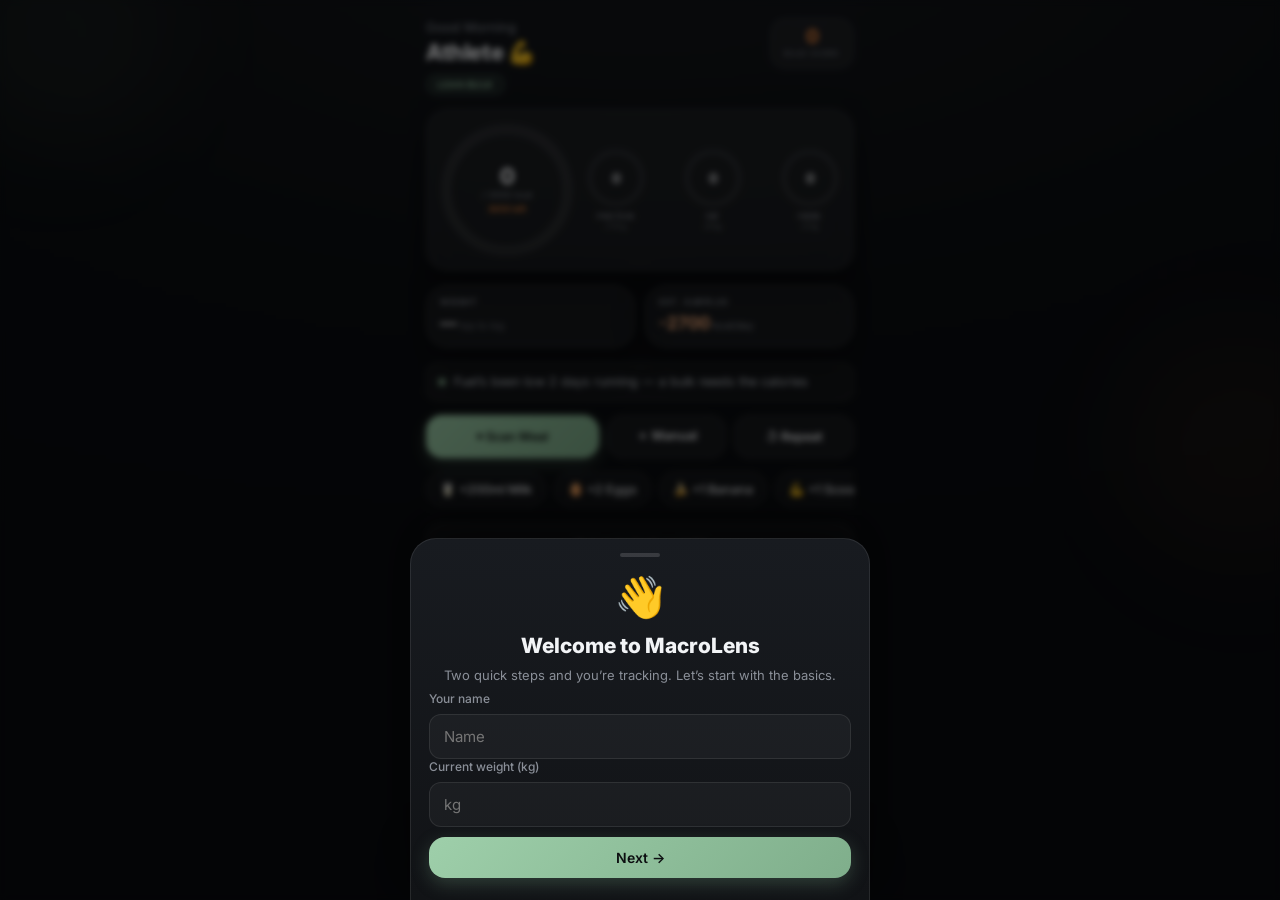
==== index.html @ d9d7831f "Build MacroLens v1 — full Energy Glass PWA Vanilla-JS PWA, no build step. Implements the approved sp" ====
<!DOCTYPE html>
<html lang="en">
<head>
  <meta charset="UTF-8">
  <meta name="viewport" content="width=device-width, initial-scale=1.0, viewport-fit=cover, maximum-scale=1.0, user-scalable=no">
  <meta name="theme-color" content="#0c0e11">
  <meta name="apple-mobile-web-app-capable" content="yes">
  <meta name="apple-mobile-web-app-status-bar-style" content="black-translucent">
  <meta name="mobile-web-app-capable" content="yes">
  <title>MacroLens</title>
  <link rel="manifest" href="./manifest.webmanifest">
  <link rel="icon" href="./icons/icon.svg" type="image/svg+xml">
  <link rel="apple-touch-icon" href="./icons/icon-192.png">
  <link rel="preconnect" href="https://fonts.googleapis.com">
  <link rel="preconnect" href="https://fonts.gstatic.com" crossorigin>
  <link href="https://fonts.googleapis.com/css2?family=Inter:wght@400;500;600;700;800&display=swap" rel="stylesheet">
  <link rel="stylesheet" href="./css/base.css">
  <link rel="stylesheet" href="./css/components.css">
  <link rel="stylesheet" href="./css/screens.css">
</head>
<body>
  <div class="ambient ambient-green"></div>
  <div class="ambient ambient-orange"></div>

  <main id="app" class="app-scroll"><!-- screens render here --></main>

  <nav class="tabbar">
    <button class="tab active" data-tab="home"><span class="tab-ico">⌂</span><span class="tab-lbl">Home</span></button>
    <button class="tab" data-tab="history"><span class="tab-ico">🗓</span><span class="tab-lbl">History</span></button>
    <button id="fab" class="fab" aria-label="Scan meal">⌖</button>
    <button class="tab" data-tab="analytics"><span class="tab-ico">📈</span><span class="tab-lbl">Analytics</span></button>
    <button class="tab" data-tab="profile"><span class="tab-ico">👤</span><span class="tab-lbl">Profile</span></button>
  </nav>

  <div id="sheet-root"></div>
  <div id="scan-root"></div>
  <div id="toast-root"></div>

  <script type="module" src="./js/app.js"></script>
</body>
</html>
---- css/base.css ----
/* base.css — tokens, reset, typography, app shell, tab bar, FAB. */

:root {
  --bg: #0c0e11;
  --bg-2: #15181d;
  --surface: rgba(255, 255, 255, .05);
  --surface-2: rgba(255, 255, 255, .035);
  --border: rgba(255, 255, 255, .09);
  --border-strong: rgba(255, 255, 255, .14);
  --text: #f2f4f6;
  --text-dim: #8a8f98;
  --text-faint: #6a6f78;
  --orange: #e8833a;
  --orange-l: #ffb27d;
  --green: #7fae8b;
  --green-l: #9ecfaa;
  --teal: #8fbfae;
  --neutral: #c9cdd4;
  --danger: #d9694e;
  --r-lg: 22px;
  --r-md: 16px;
  --r-sm: 13px;
  --shadow: 0 12px 32px rgba(0, 0, 0, .38);
  --tab-h: 74px;
  --maxw: 460px;
}

* { margin: 0; padding: 0; box-sizing: border-box; -webkit-tap-highlight-color: transparent; }

html, body {
  height: 100%;
  background: var(--bg);
  color: var(--text);
  font-family: 'Inter', system-ui, -apple-system, sans-serif;
  font-size: 15px;
  line-height: 1.4;
  overscroll-behavior-y: none;
}

body {
  background:
    radial-gradient(120% 80% at 50% -10%, #15181d 0%, #0c0e11 55%, #0a0c0f 100%);
  background-attachment: fixed;
}

button, input, select, textarea { font-family: inherit; color: inherit; }
button { cursor: pointer; border: none; background: none; }
input, select, textarea { outline: none; }
a { color: var(--green-l); text-decoration: none; }
::selection { background: rgba(127, 174, 139, .3); }

/* ambient glows */
.ambient { position: fixed; border-radius: 50%; filter: blur(40px); pointer-events: none; z-index: 0; }
.ambient-green { top: -120px; left: -100px; width: 320px; height: 320px; background: radial-gradient(circle, rgba(127, 174, 139, .10), transparent 70%); }
.ambient-orange { top: 30%; right: -140px; width: 360px; height: 360px; background: radial-gradient(circle, rgba(232, 131, 58, .07), transparent 70%); }

/* app scroll area */
.app-scroll {
  position: relative;
  z-index: 1;
  max-width: var(--maxw);
  margin: 0 auto;
  min-height: 100%;
  padding: max(18px, env(safe-area-inset-top)) 16px calc(var(--tab-h) + env(safe-area-inset-bottom) + 24px);
  overflow-y: auto;
  -webkit-overflow-scrolling: touch;
}
.app-scroll.fading > * { opacity: 0; transform: translateY(6px); }
.app-scroll > * { transition: opacity .26s ease, transform .26s ease; }

.screen { display: flex; flex-direction: column; gap: 14px; animation: screen-in .3s ease; }
@keyframes screen-in { from { opacity: 0; transform: translateY(8px); } to { opacity: 1; transform: none; } }

.page-title { font-size: 26px; font-weight: 800; letter-spacing: -.5px; margin: 2px 0 4px; }
.section-label { font-size: 10.5px; letter-spacing: 1px; color: var(--text-dim); font-weight: 600; margin: 6px 2px 0; }

/* shared card / glass surface */
.card {
  background: var(--surface);
  -webkit-backdrop-filter: blur(12px);
  backdrop-filter: blur(12px);
  border: 1px solid var(--border);
  border-radius: var(--r-lg);
  padding: 14px;
  box-shadow: var(--shadow);
}

/* ---- bottom tab bar ---- */
.tabbar {
  position: fixed;
  left: 50%;
  transform: translateX(-50%);
  bottom: max(12px, env(safe-area-inset-bottom));
  width: min(calc(100% - 24px), calc(var(--maxw) - 24px));
  height: 60px;
  z-index: 40;
  display: flex;
  align-items: center;
  justify-content: space-around;
  background: rgba(20, 23, 28, .72);
  -webkit-backdrop-filter: blur(18px) saturate(140%);
  backdrop-filter: blur(18px) saturate(140%);
  border: 1px solid var(--border);
  border-radius: 22px;
  box-shadow: 0 14px 40px rgba(0, 0, 0, .5);
}
.tab {
  flex: 1;
  display: flex;
  flex-direction: column;
  align-items: center;
  gap: 2px;
  color: var(--text-faint);
  transition: color .2s ease, transform .15s ease;
}
.tab .tab-ico { font-size: 18px; line-height: 1; filter: grayscale(.4); }
.tab .tab-lbl { font-size: 9.5px; font-weight: 600; }
.tab.active { color: var(--green-l); }
.tab.active .tab-ico { filter: none; transform: translateY(-1px); }
.tab:active { transform: scale(.92); }

.fab {
  width: 58px; height: 58px;
  margin-top: -30px;
  border-radius: 50%;
  background: linear-gradient(135deg, #ff9248, var(--orange));
  color: #16110c;
  font-size: 24px;
  display: flex; align-items: center; justify-content: center;
  box-shadow: 0 10px 26px rgba(232, 131, 58, .45);
  border: 3px solid var(--bg);
  transition: transform .15s ease, box-shadow .2s ease;
}
.fab:active { transform: scale(.9); box-shadow: 0 6px 16px rgba(232, 131, 58, .5); }

.empty, .empty-sm {
  text-align: center; color: var(--text-dim);
  padding: 26px 16px; font-size: 13px; line-height: 1.6;
}
.empty-sm { padding: 14px; font-size: 12.5px; }
.empty span { color: var(--text-faint); font-size: 12px; }
.hint { font-size: 11.5px; color: var(--text-faint); line-height: 1.5; margin-top: 6px; }
---- css/components.css ----
/* components.css — rings, bars, buttons, sheets, toasts, confetti, form bits. */

/* ---- rings ---- */
.ring { position: relative; display: inline-flex; align-items: center; justify-content: center; }
.ring-svg { display: block; }
.ring-arc { transition: stroke-dashoffset 1s cubic-bezier(.22, 1, .36, 1); }
.ring-center { position: absolute; inset: 0; display: flex; flex-direction: column; align-items: center; justify-content: center; text-align: center; }
.ring-big { font-size: 22px; font-weight: 800; letter-spacing: -.6px; line-height: 1; }
.ring-small { font-size: 9px; color: var(--text-dim); margin-top: 2px; }
.ring-tiny { font-size: 8.5px; margin-top: 2px; font-weight: 600; }

/* satellite rings use smaller numerals */
.sat .ring-big { font-size: 13px; font-weight: 700; }

/* ---- bars ---- */
.bar-row { margin-top: 8px; }
.bar-head { display: flex; justify-content: space-between; font-size: 11px; margin-bottom: 4px; }
.bar-label { color: var(--text-dim); }
.bar-val { color: var(--text); font-weight: 600; }
.bar-track { height: 6px; background: rgba(255, 255, 255, .07); border-radius: 4px; overflow: hidden; }
.bar-fill { height: 100%; border-radius: 4px; width: 0; transition: width .9s cubic-bezier(.22, 1, .36, 1); }

/* ---- buttons ---- */
.btn-primary, .btn-ghost, .btn-danger {
  border-radius: var(--r-md);
  padding: 12px 16px;
  font-size: 14px;
  font-weight: 600;
  transition: transform .12s ease, filter .15s ease, background .15s ease;
}
.btn-primary { background: linear-gradient(135deg, var(--green-l), var(--green)); color: #0c0e10; box-shadow: 0 6px 18px rgba(127, 174, 139, .28); }
.btn-ghost { background: var(--surface); border: 1px solid var(--border); color: var(--text); }
.btn-danger { background: rgba(217, 105, 78, .14); border: 1px solid rgba(217, 105, 78, .4); color: #ffb9a8; }
.btn-primary:active, .btn-ghost:active, .btn-danger:active { transform: scale(.97); }
.full { width: 100%; display: block; margin-top: 10px; }
.btn-mini { background: var(--surface); border: 1px solid var(--border); border-radius: 10px; padding: 8px 10px; font-size: 13px; }
.btn-pair { display: flex; gap: 10px; margin-top: 12px; }
.btn-pair .btn-ghost, .btn-pair .btn-primary { flex: 1; margin-top: 0; }

/* ---- bottom sheet ---- */
.sheet-backdrop {
  position: fixed; inset: 0; z-index: 60;
  background: rgba(0, 0, 0, .55);
  -webkit-backdrop-filter: blur(3px); backdrop-filter: blur(3px);
  display: flex; align-items: flex-end; justify-content: center;
  opacity: 0; transition: opacity .24s ease;
}
.sheet-backdrop.open { opacity: 1; }
.sheet {
  width: 100%; max-width: var(--maxw);
  max-height: 88vh; overflow-y: auto;
  background: linear-gradient(180deg, #181b20, #111316);
  border: 1px solid var(--border); border-bottom: none;
  border-radius: 26px 26px 0 0;
  padding: 10px 18px calc(22px + env(safe-area-inset-bottom));
  transform: translateY(100%); transition: transform .28s cubic-bezier(.22, 1, .36, 1);
  box-shadow: 0 -18px 50px rgba(0, 0, 0, .5);
}
.sheet-backdrop.open .sheet { transform: translateY(0); }
.sheet-handle { width: 40px; height: 4px; background: var(--border-strong); border-radius: 3px; margin: 4px auto 12px; }
.sheet-title { font-size: 17px; font-weight: 700; margin-bottom: 12px; }
.sheet-body { display: flex; flex-direction: column; gap: 12px; }

/* ---- toast ---- */
#toast-root { position: fixed; left: 0; right: 0; bottom: calc(var(--tab-h) + 20px); z-index: 80; display: flex; flex-direction: column; align-items: center; gap: 8px; pointer-events: none; }
.toast {
  pointer-events: auto;
  display: flex; align-items: center; gap: 12px;
  max-width: calc(var(--maxw) - 40px);
  background: rgba(30, 34, 40, .96);
  -webkit-backdrop-filter: blur(12px); backdrop-filter: blur(12px);
  border: 1px solid var(--border-strong);
  border-radius: 14px; padding: 11px 16px;
  font-size: 13px; font-weight: 500;
  box-shadow: 0 10px 30px rgba(0, 0, 0, .5);
  opacity: 0; transform: translateY(14px) scale(.98); transition: opacity .24s ease, transform .24s ease;
}
.toast.show { opacity: 1; transform: none; }
.toast-action { color: var(--green-l); font-weight: 700; font-size: 13px; padding: 2px 4px; }

/* ---- confetti ---- */
.confetti { position: fixed; inset: 0; z-index: 90; pointer-events: none; overflow: hidden; }
.confetti i { position: absolute; top: -12px; width: 9px; height: 14px; border-radius: 2px; animation: fall linear forwards; }
@keyframes fall { to { transform: translateY(105vh) rotate(540deg); opacity: .9; } }

/* ---- steppers ---- */
.stepper { display: flex; align-items: center; gap: 8px; justify-content: center; }
.step-btn { background: var(--surface); border: 1px solid var(--border); border-radius: 12px; padding: 10px 12px; font-size: 14px; font-weight: 700; min-width: 52px; transition: transform .1s ease; }
.step-btn:active { transform: scale(.93); background: rgba(255, 255, 255, .1); }
.step-val { font-size: 16px; font-weight: 700; min-width: 70px; text-align: center; }
.grams-big { font-size: 30px; font-weight: 800; text-align: center; letter-spacing: -1px; }

/* ---- form fields ---- */
.field { display: flex; flex-direction: column; gap: 6px; }
.field label { font-size: 12px; color: var(--text-dim); font-weight: 500; }
.row-field { flex-direction: row; align-items: center; justify-content: space-between; }
.search-input, .num-input, .type-sel, .weight-input {
  background: var(--surface-2); border: 1px solid var(--border);
  border-radius: 12px; padding: 12px 14px; font-size: 15px; color: var(--text); width: 100%;
  transition: border-color .15s ease;
}
.search-input:focus, .num-input:focus, .type-sel:focus { border-color: rgba(127, 174, 139, .5); }
.num-wrap { display: flex; align-items: center; gap: 6px; }
.row-field .num-wrap { width: auto; }
.row-field .num-input { width: 96px; text-align: right; }
.num-suffix { font-size: 12px; color: var(--text-dim); }
.type-sel { -webkit-appearance: none; appearance: none; background-image: linear-gradient(45deg, transparent 50%, var(--text-dim) 50%), linear-gradient(135deg, var(--text-dim) 50%, transparent 50%); background-position: calc(100% - 18px) 18px, calc(100% - 13px) 18px; background-size: 5px 5px; background-repeat: no-repeat; }
.macro-grid { display: grid; grid-template-columns: 1fr 1fr; gap: 10px; }
.macro-grid .field:first-child { grid-column: 1 / -1; }
.form-actions { display: flex; gap: 10px; margin-top: 6px; flex-wrap: wrap; }
.form-actions .btn-primary { flex: 1; margin-top: 0; }
.form-actions .btn-ghost, .form-actions .btn-danger { margin-top: 0; }

/* macro preview pills */
.macro-preview { display: flex; gap: 8px; justify-content: space-between; background: var(--surface-2); border: 1px solid var(--border); border-radius: 14px; padding: 12px 8px; }
.mp { text-align: center; flex: 1; }
.mp-v { font-size: 15px; font-weight: 700; }
.mp-l { font-size: 9px; color: var(--text-dim); text-transform: uppercase; letter-spacing: .5px; margin-top: 2px; }

/* food list */
.food-item { display: flex; align-items: center; gap: 12px; padding: 12px; background: var(--surface-2); border: 1px solid var(--border); border-radius: 14px; transition: background .12s ease; }
.food-item:active { background: rgba(255, 255, 255, .08); }
.fi-emoji { font-size: 20px; }
.fi-emoji.big { font-size: 30px; }
.fi-name { flex: 1; font-size: 14px; font-weight: 600; }
.fi-cal { font-size: 11px; color: var(--text-dim); }
.fi-plus { font-size: 18px; color: var(--green-l); }
.food-results { display: flex; flex-direction: column; gap: 8px; }
.tmpl-chips, .usuals { display: flex; flex-wrap: wrap; gap: 8px; }
.tmpl { background: var(--surface); border: 1px solid var(--border); border-radius: 20px; padding: 8px 13px; font-size: 12.5px; font-weight: 500; }
.tmpl:active { background: rgba(255, 255, 255, .1); }
.usual { background: var(--surface); border: 1px solid var(--border); border-radius: 14px; padding: 9px 12px; text-align: left; }
.u-name { font-size: 13px; font-weight: 600; }
.u-cal { font-size: 10.5px; color: var(--text-dim); }

.portion-head { display: flex; align-items: center; gap: 12px; }
.portion-head h3 { font-size: 18px; font-weight: 700; }
.unit-row { display: flex; flex-wrap: wrap; gap: 8px; justify-content: center; }
.unit { background: var(--surface); border: 1px solid var(--border); border-radius: 20px; padding: 8px 14px; font-size: 13px; font-weight: 500; }
.unit.active { background: rgba(127, 174, 139, .18); border-color: rgba(127, 174, 139, .5); color: var(--green-l); }
---- css/screens.css ----
/* screens.css — per-screen layout. */

/* ============ HOME ============ */
.home-head { display: flex; justify-content: space-between; align-items: flex-start; }
.greeting { font-size: 13px; color: var(--text-dim); }
.name { font-size: 22px; font-weight: 800; letter-spacing: -.4px; margin-top: 1px; }
.goal-pill { display: inline-block; margin-top: 6px; font-size: 9.5px; font-weight: 600; letter-spacing: .5px; color: var(--green-l); background: rgba(127, 174, 139, .12); border: 1px solid rgba(127, 174, 139, .25); border-radius: 11px; padding: 3px 10px; }
.score-chip { text-align: center; background: var(--surface); -webkit-backdrop-filter: blur(10px); backdrop-filter: blur(10px); border: 1px solid var(--border); border-radius: 15px; padding: 8px 13px; transition: transform .12s ease; }
.score-chip:active { transform: scale(.95); }
.score-num { font-size: 19px; font-weight: 800; color: var(--orange); line-height: 1; }
.score-cap { font-size: 7.5px; color: var(--text-dim); letter-spacing: .8px; margin-top: 3px; }

.rings-card { display: flex; align-items: center; gap: 14px; }
.satellites { flex: 1; display: flex; justify-content: space-between; }
.sat { display: flex; flex-direction: column; align-items: center; gap: 5px; }
.sat-label { font-size: 7.5px; color: var(--text-dim); letter-spacing: .5px; text-align: center; line-height: 1.25; font-weight: 600; }
.sat-label span { color: var(--text-faint); font-weight: 400; }

.strip-row { display: flex; gap: 10px; }
.mini { flex: 1; padding: 11px 13px; }
.mini-label { font-size: 8.5px; color: var(--text-dim); letter-spacing: .6px; font-weight: 600; }
.mini-val { font-size: 17px; font-weight: 700; margin-top: 3px; }
.mini-delta { font-size: 11px; font-weight: 600; }
.mini-unit { font-size: 10px; color: var(--text-dim); font-weight: 400; }
.mini-hint { font-size: 10px; color: var(--text-faint); font-weight: 400; }

.coaching { background: linear-gradient(90deg, rgba(232, 131, 58, .14), rgba(232, 131, 58, .04)); border: 1px solid rgba(232, 131, 58, .22); }
.coach-title { font-size: 13px; font-weight: 600; color: var(--orange-l); }
.coach-sub { font-size: 11.5px; color: #9ba0a8; margin-top: 3px; }

.notes { display: flex; flex-direction: column; gap: 8px; }
.note { display: flex; align-items: center; gap: 9px; font-size: 12.5px; color: #c5cad1; background: var(--surface-2); border: 1px solid var(--border); border-radius: 13px; padding: 10px 12px; }
.note-dot { width: 6px; height: 6px; border-radius: 50%; background: var(--green-l); flex-shrink: 0; box-shadow: 0 0 8px rgba(158, 207, 170, .6); }

.quick-actions { display: flex; gap: 8px; }
.qa { flex: 1; background: var(--surface); border: 1px solid var(--border); border-radius: var(--r-md); padding: 12px 6px; font-size: 12.5px; font-weight: 600; transition: transform .12s ease; }
.qa:active { transform: scale(.96); }
.qa.primary { flex: 1.5; background: linear-gradient(135deg, var(--green-l), var(--green)); color: #0c0e10; box-shadow: 0 6px 16px rgba(127, 174, 139, .28); }

.chips { display: flex; gap: 8px; overflow-x: auto; padding-bottom: 2px; scrollbar-width: none; }
.chips::-webkit-scrollbar { display: none; }
.chip { white-space: nowrap; background: var(--surface-2); border: 1px solid var(--border); border-radius: 20px; padding: 9px 13px; font-size: 12.5px; font-weight: 500; transition: transform .1s ease; }
.chip:active { transform: scale(.94); background: rgba(127, 174, 139, .15); }

.weight-nudge { width: 100%; text-align: center; background: var(--surface-2); border: 1px dashed var(--border-strong); border-radius: var(--r-md); padding: 12px; font-size: 13px; color: var(--text-dim); }

.timeline { display: flex; flex-direction: column; gap: 8px; }
.tl-group-label { font-size: 11px; color: var(--text-dim); font-weight: 600; margin-top: 6px; }
.tl-row { display: flex; align-items: center; gap: 11px; background: var(--surface-2); border: 1px solid var(--border); border-radius: var(--r-md); padding: 10px 12px; transition: background .12s ease; }
.tl-row:active { background: rgba(255, 255, 255, .07); }
.tl-icon { width: 30px; height: 30px; border-radius: 9px; background: rgba(255, 255, 255, .06); display: flex; align-items: center; justify-content: center; font-size: 15px; flex-shrink: 0; }
.tl-main { flex: 1; min-width: 0; }
.tl-name { font-size: 13.5px; font-weight: 600; display: flex; align-items: center; gap: 6px; }
.tl-badge { font-size: 8.5px; color: var(--text-dim); background: rgba(255, 255, 255, .06); border-radius: 6px; padding: 2px 6px; font-weight: 500; white-space: nowrap; }
.tl-time { font-size: 10.5px; color: var(--text-dim); margin-top: 1px; }
.tl-macros { text-align: right; }
.tl-kcal { font-size: 13px; font-weight: 700; }
.tl-prot { font-size: 10px; color: var(--green-l); }
.tl-empty { display: flex; align-items: center; gap: 11px; border: 1px dashed var(--border-strong); border-radius: var(--r-md); padding: 11px 12px; }
.tl-empty-text { flex: 1; font-size: 12.5px; color: var(--text-dim); }
.tl-plus { font-size: 17px; color: var(--green-l); }

/* ============ HISTORY ============ */
.history-list { display: flex; flex-direction: column; gap: 12px; }
.day-card { padding: 13px 14px; }
.day-head { display: flex; justify-content: space-between; align-items: center; }
.day-date { font-size: 15px; font-weight: 700; }
.day-score { font-size: 13px; font-weight: 800; color: var(--orange); background: rgba(232, 131, 58, .12); border: 1px solid rgba(232, 131, 58, .25); border-radius: 10px; padding: 3px 9px; }
.day-bars { margin-top: 4px; }
.day-card.open { border-color: var(--border-strong); }
.day-body:empty { display: none; }
.day-meals { display: flex; flex-direction: column; gap: 7px; margin-top: 11px; padding-top: 11px; border-top: 1px solid var(--border); }
.hist-row { display: flex; justify-content: space-between; align-items: center; gap: 10px; padding: 6px 2px; }
.hist-name { font-size: 13px; font-weight: 500; display: flex; align-items: center; gap: 6px; }
.hist-macros { font-size: 11.5px; color: var(--text-dim); white-space: nowrap; }

/* ============ ANALYTICS ============ */
.an-head { display: flex; justify-content: space-between; align-items: center; }
.range-switch { display: flex; gap: 4px; background: var(--surface-2); border: 1px solid var(--border); border-radius: 12px; padding: 3px; }
.range-btn { padding: 6px 12px; font-size: 12px; font-weight: 600; border-radius: 9px; color: var(--text-dim); }
.range-btn.active { background: rgba(127, 174, 139, .18); color: var(--green-l); }

.gains-grid, .avg-grid { display: grid; grid-template-columns: 1fr 1fr; gap: 10px; }
.stat { padding: 13px; }
.stat-label { font-size: 10.5px; color: var(--text-dim); font-weight: 600; }
.stat-val { font-size: 23px; font-weight: 800; letter-spacing: -.5px; margin-top: 4px; }
.stat-sub { font-size: 10px; color: var(--text-faint); margin-top: 2px; }

.mass-meter .mm-head { display: flex; justify-content: space-between; align-items: baseline; }
.mass-meter .mm-head span { font-size: 14px; font-weight: 700; }
.mm-val { font-size: 18px; font-weight: 800; }
.mm-sub { font-size: 10.5px; color: var(--text-faint); margin-top: 8px; }
.gauge { margin-top: 12px; }
.gauge-track { position: relative; height: 10px; background: rgba(255, 255, 255, .07); border-radius: 6px; overflow: hidden; }
.gauge-fill { position: absolute; left: 0; top: 0; height: 100%; border-radius: 6px; transition: width .9s cubic-bezier(.22,1,.36,1); }
.gauge-zero { position: absolute; top: -2px; width: 2px; height: 14px; background: var(--border-strong); z-index: 2; }

.chart-title { font-size: 13px; font-weight: 700; margin-bottom: 10px; }
.chart { width: 100%; }
.consistency { display: flex; align-items: baseline; gap: 12px; }
.cons-num { font-size: 34px; font-weight: 800; color: var(--green-l); letter-spacing: -1px; }
.cons-sub { font-size: 12px; color: var(--text-dim); }

.legend { display: flex; gap: 16px; justify-content: center; margin-top: 8px; }
.leg { display: flex; align-items: center; gap: 6px; font-size: 11px; color: var(--text-dim); }
.leg-dot { width: 9px; height: 9px; border-radius: 3px; }

.donut-wrap { display: flex; align-items: center; gap: 20px; }
.donut { width: 110px; height: 110px; border-radius: 50%; position: relative; flex-shrink: 0; }
.donut-hole { position: absolute; inset: 24px; background: #14171b; border-radius: 50%; }
.donut-legend { display: flex; flex-direction: column; gap: 8px; }

.heatmap { display: grid; grid-template-columns: 28px repeat(8, 1fr); gap: 3px; align-items: center; }
.hm-corner { } .hm-col { font-size: 8px; color: var(--text-faint); text-align: center; }
.hm-row { font-size: 9px; color: var(--text-dim); }
.hm-cell { aspect-ratio: 1; border-radius: 4px; }
.hm-note { font-size: 10.5px; color: var(--text-faint); margin-top: 8px; text-align: center; }

.calendar { display: grid; grid-template-columns: repeat(15, 1fr); gap: 4px; }
.cal-cell { aspect-ratio: 1; border-radius: 4px; }

.top-meals { display: flex; flex-direction: column; gap: 8px; }
.top-row { display: flex; justify-content: space-between; font-size: 13px; padding: 6px 2px; border-bottom: 1px solid var(--border); }
.top-row:last-child { border-bottom: none; }
.top-name { font-weight: 500; }
.top-count { color: var(--green-l); font-weight: 700; }

/* ============ PROFILE ============ */
.settings-card { display: flex; flex-direction: column; gap: 12px; }
.key-row { display: flex; gap: 8px; }
.key-row .search-input { flex: 1; }
.key-actions { display: flex; gap: 10px; }
.key-actions .btn-primary { flex: 1; margin: 0; padding: 10px; }
.key-actions .btn-ghost { margin: 0; padding: 10px 14px; display: flex; align-items: center; }
.key-status { font-size: 12px; min-height: 16px; color: var(--text-dim); }
.key-status.ok { color: var(--green-l); }
.key-status.bad { color: #ffb9a8; }
.calc-result { text-align: center; }
.calc-out { font-size: 13px; color: var(--green-l); line-height: 1.7; margin-top: 8px; }
.app-footer { text-align: center; font-size: 11px; color: var(--text-faint); padding: 16px 0 4px; }

/* ============ ONBOARDING ============ */
.ob-emoji { font-size: 40px; text-align: center; }
.sheet h2 { font-size: 21px; font-weight: 800; text-align: center; margin-top: 6px; }
.ob-sub { font-size: 13px; color: var(--text-dim); text-align: center; line-height: 1.5; margin: 6px 0 6px; }
.ob-link { display: block; text-align: center; font-size: 13px; margin-top: -4px; }

/* ============ SCAN OVERLAY ============ */
.scan-overlay { position: fixed; inset: 0; z-index: 70; background: #060708; display: flex; flex-direction: column; opacity: 0; transition: opacity .24s ease; }
.scan-overlay.open { opacity: 1; }
.scan-top { display: flex; align-items: center; justify-content: space-between; padding: max(14px, env(safe-area-inset-top)) 16px 12px; }
.scan-close { width: 34px; height: 34px; border-radius: 50%; background: rgba(255, 255, 255, .1); color: #fff; font-size: 16px; }
.scan-title { font-size: 15px; font-weight: 600; }

.scan-stage { position: relative; flex: 1; overflow: hidden; }
.scan-video { width: 100%; height: 100%; object-fit: cover; }
.scan-frame { position: absolute; inset: 8% 8% 12%; border: 2px solid rgba(255, 255, 255, .35); border-radius: 24px; box-shadow: 0 0 0 100vmax rgba(0, 0, 0, .25); pointer-events: none; }
.scan-controls { padding: 18px 16px calc(26px + env(safe-area-inset-bottom)); display: flex; flex-direction: column; align-items: center; gap: 14px; }
.scan-hint { font-size: 12.5px; color: var(--text-dim); }
.shutter { width: 72px; height: 72px; border-radius: 50%; background: rgba(255, 255, 255, .12); border: 4px solid #fff; display: flex; align-items: center; justify-content: center; transition: transform .1s ease; }
.shutter span { width: 56px; height: 56px; border-radius: 50%; background: #fff; display: block; }
.shutter:active { transform: scale(.9); }
.scan-upload { font-size: 13px; color: var(--text-dim); padding: 6px; }

.scan-analyzing { position: relative; flex: 1; display: flex; align-items: center; justify-content: center; }
.scan-shot { width: 100%; height: 100%; object-fit: cover; opacity: .55; }
.shimmer { position: absolute; inset: 0; background: linear-gradient(110deg, transparent 30%, rgba(127, 174, 139, .18) 50%, transparent 70%); background-size: 220% 100%; animation: shimmer 1.3s linear infinite; }
@keyframes shimmer { to { background-position: -220% 0; } }
.analyzing-text { position: absolute; font-size: 15px; font-weight: 700; color: #fff; text-shadow: 0 2px 12px rgba(0,0,0,.6); letter-spacing: .3px; }

.scan-msg { padding: 30px 24px; text-align: center; display: flex; flex-direction: column; gap: 8px; height: 100%; justify-content: center; }
.scan-msg .msg-icon { font-size: 48px; }
.scan-msg h2 { font-size: 21px; font-weight: 800; }
.scan-msg p { font-size: 13.5px; color: var(--text-dim); line-height: 1.6; margin-bottom: 8px; }

.scan-result { display: flex; flex-direction: column; height: 100%; }
.result-scroll { flex: 1; overflow-y: auto; padding: 0 18px 16px; display: flex; flex-direction: column; gap: 12px; }
.result-shot { width: 100%; height: 180px; object-fit: cover; border-radius: 18px; }
.result-name { background: var(--surface-2); border: 1px solid var(--border); border-radius: 12px; padding: 12px 14px; font-size: 17px; font-weight: 700; width: 100%; }
.conf { align-self: flex-start; font-size: 11px; font-weight: 600; border-radius: 10px; padding: 4px 10px; }
.conf.high { color: var(--green-l); background: rgba(127, 174, 139, .14); border: 1px solid rgba(127, 174, 139, .3); }
.conf.med { color: var(--orange-l); background: rgba(232, 131, 58, .12); border: 1px solid rgba(232, 131, 58, .3); }
.conf.low { color: #d6a0a0; background: rgba(217, 105, 78, .12); border: 1px solid rgba(217, 105, 78, .3); }
.assumptions { font-size: 12px; color: var(--text-faint); font-style: italic; }
.mline { display: flex; justify-content: space-between; align-items: center; padding: 9px 12px; background: var(--surface-2); border: 1px solid var(--border); border-radius: 12px; }
.mline-l { font-size: 13px; color: var(--text-dim); }
.mline-v { font-size: 15px; font-weight: 700; }
.result-preview { display: flex; flex-direction: column; gap: 7px; }
.compare { display: flex; align-items: center; gap: 10px; background: rgba(127, 174, 139, .07); border: 1px solid rgba(127, 174, 139, .2); border-radius: 14px; padding: 12px; }
.cmp-col { flex: 1; text-align: center; }
.cmp-h { font-size: 10px; color: var(--text-dim); text-transform: uppercase; letter-spacing: .5px; }
.cmp-v { font-size: 15px; font-weight: 700; margin-top: 3px; }
.cmp-s { font-size: 10px; color: var(--text-faint); margin-top: 1px; }
.cmp-col.adj .cmp-v { color: var(--green-l); }
.cmp-arrow { color: var(--text-dim); font-size: 16px; }
.approx { font-size: 11.5px; color: var(--text-faint); text-align: center; font-style: italic; padding: 4px; }
.result-save { padding: 12px 18px calc(16px + env(safe-area-inset-bottom)); border-top: 1px solid var(--border); background: rgba(10, 12, 15, .8); -webkit-backdrop-filter: blur(10px); backdrop-filter: blur(10px); }
.result-save .btn-primary { margin: 0; }
.advanced:empty { display: none; }

/* weight sheet */
.weight-row { display: flex; align-items: baseline; gap: 8px; justify-content: center; }
.weight-input { font-size: 32px; font-weight: 800; text-align: center; width: 140px; }
.weight-unit { font-size: 18px; color: var(--text-dim); }
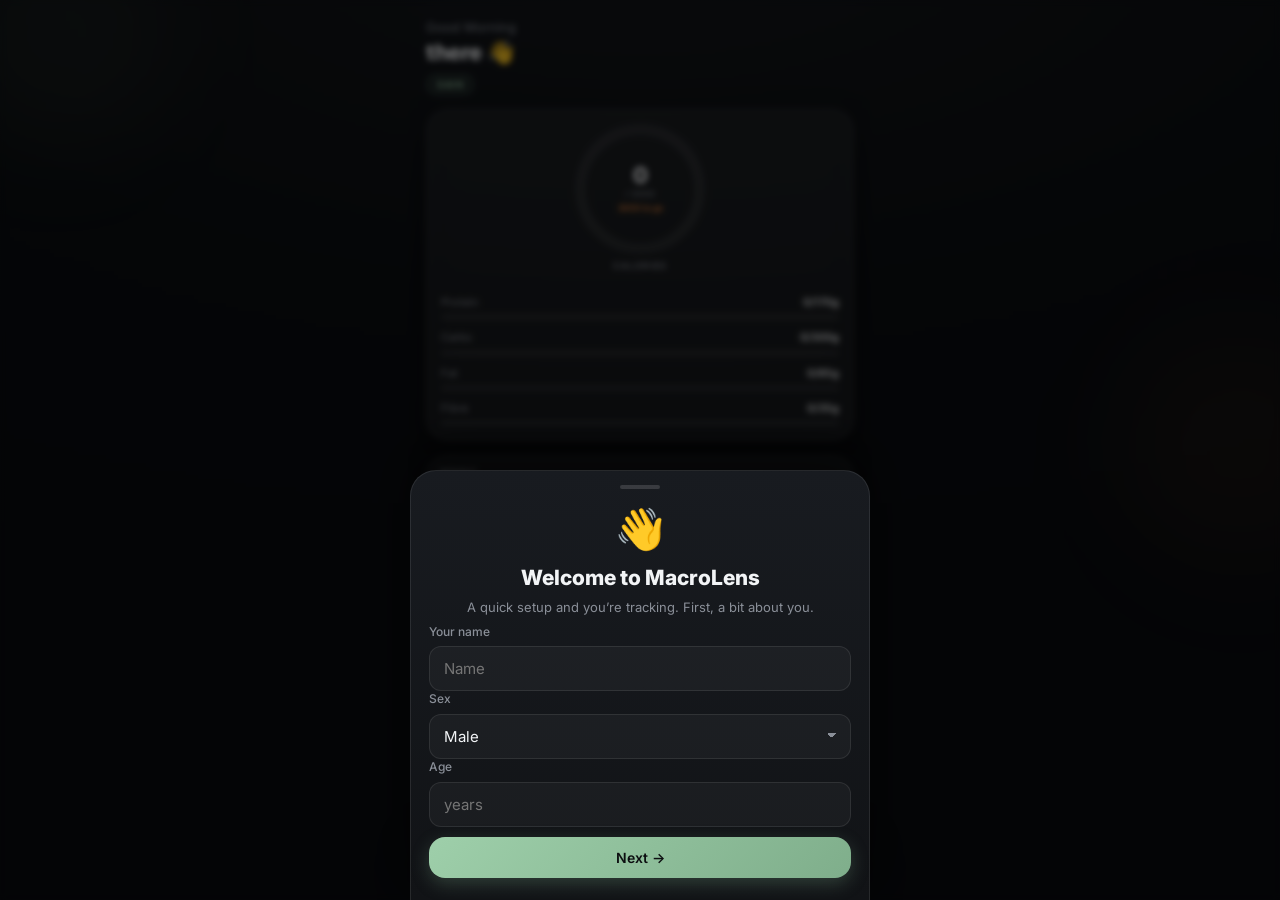
==== commit a6eda90f: "v2: multi-goal, simpler UX, 100+ foods with fuzzy search - Any goal: lose / maintain / gain with aut" ====
--- a/index.html
+++ b/index.html
@@ -28,7 +28,7 @@
     <button class="tab active" data-tab="home"><span class="tab-ico">⌂</span><span class="tab-lbl">Home</span></button>
     <button class="tab" data-tab="history"><span class="tab-ico">🗓</span><span class="tab-lbl">History</span></button>
     <button id="fab" class="fab" aria-label="Scan meal">⌖</button>
-    <button class="tab" data-tab="analytics"><span class="tab-ico">📈</span><span class="tab-lbl">Analytics</span></button>
+    <button class="tab" data-tab="analytics"><span class="tab-ico">📈</span><span class="tab-lbl">Stats</span></button>
     <button class="tab" data-tab="profile"><span class="tab-ico">👤</span><span class="tab-lbl">Profile</span></button>
   </nav>
 
--- a/css/screens.css
+++ b/css/screens.css
@@ -202,3 +202,28 @@
 .weight-row { display: flex; align-items: baseline; gap: 8px; justify-content: center; }
 .weight-input { font-size: 32px; font-weight: 800; text-align: center; width: 140px; }
 .weight-unit { font-size: 18px; color: var(--text-dim); }
+
+/* ============ v2: clean hero + goals + score ============ */
+.hero { display: flex; flex-direction: column; align-items: stretch; gap: 14px; }
+.hero-ring { display: flex; flex-direction: column; align-items: center; gap: 6px; }
+.hero-cap { font-size: 9px; letter-spacing: 1.2px; color: var(--text-dim); font-weight: 600; }
+.hero-bars { display: flex; flex-direction: column; gap: 2px; }
+
+.weight-tile { display: block; }
+
+.tl-group-label { display: flex; justify-content: space-between; align-items: center; }
+.tl-group-kcal { color: var(--text-faint); font-weight: 500; font-size: 10.5px; }
+
+/* goal selector (profile + onboarding) */
+.goal-select { display: flex; gap: 8px; }
+.goal-opt { flex: 1; display: flex; flex-direction: column; align-items: center; gap: 6px; padding: 14px 4px; background: var(--surface-2); border: 1px solid var(--border); border-radius: 16px; transition: transform .12s ease, background .15s ease; }
+.goal-opt:active { transform: scale(.96); }
+.goal-opt.active { background: rgba(127, 174, 139, .16); border-color: rgba(127, 174, 139, .5); }
+.goal-emoji { font-size: 22px; }
+.goal-name { font-size: 11px; font-weight: 600; text-align: center; color: var(--text); }
+
+/* daily score hero (Stats) */
+.score-hero { display: flex; align-items: center; gap: 18px; }
+.score-big { font-size: 46px; font-weight: 800; color: var(--orange); letter-spacing: -1.5px; line-height: 1; }
+.score-title { font-size: 15px; font-weight: 700; }
+.score-sub { font-size: 12.5px; color: var(--green-l); margin-top: 2px; }
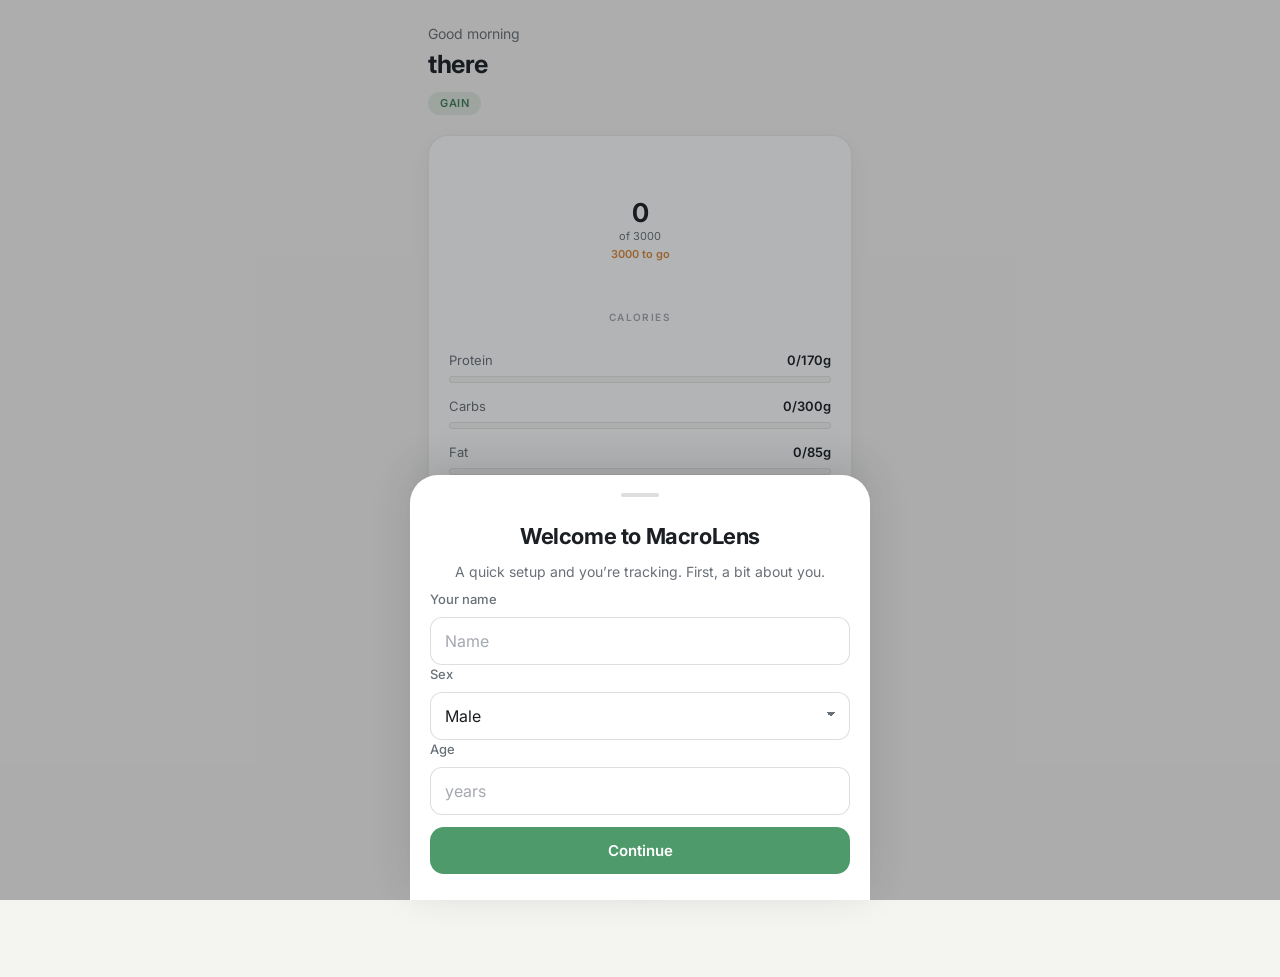
==== commit 11ce5ed6: "v3: light & airy redesign, local profiles/login, calmer home, any-section logging - Light theme: off" ====
--- a/index.html
+++ b/index.html
@@ -3,9 +3,9 @@
 <head>
   <meta charset="UTF-8">
   <meta name="viewport" content="width=device-width, initial-scale=1.0, viewport-fit=cover, maximum-scale=1.0, user-scalable=no">
-  <meta name="theme-color" content="#0c0e11">
+  <meta name="theme-color" content="#f4f4f1">
   <meta name="apple-mobile-web-app-capable" content="yes">
-  <meta name="apple-mobile-web-app-status-bar-style" content="black-translucent">
+  <meta name="apple-mobile-web-app-status-bar-style" content="default">
   <meta name="mobile-web-app-capable" content="yes">
   <title>MacroLens</title>
   <link rel="manifest" href="./manifest.webmanifest">
@@ -19,17 +19,28 @@
   <link rel="stylesheet" href="./css/screens.css">
 </head>
 <body>
-  <div class="ambient ambient-green"></div>
-  <div class="ambient ambient-orange"></div>
-
   <main id="app" class="app-scroll"><!-- screens render here --></main>
 
   <nav class="tabbar">
-    <button class="tab active" data-tab="home"><span class="tab-ico">⌂</span><span class="tab-lbl">Home</span></button>
-    <button class="tab" data-tab="history"><span class="tab-ico">🗓</span><span class="tab-lbl">History</span></button>
-    <button id="fab" class="fab" aria-label="Scan meal">⌖</button>
-    <button class="tab" data-tab="analytics"><span class="tab-ico">📈</span><span class="tab-lbl">Stats</span></button>
-    <button class="tab" data-tab="profile"><span class="tab-ico">👤</span><span class="tab-lbl">Profile</span></button>
+    <button class="tab active" data-tab="home" aria-label="Home">
+      <svg viewBox="0 0 24 24"><path d="M3 11l9-8 9 8"/><path d="M5 10v10h14V10"/></svg>
+      <span class="tab-lbl">Home</span>
+    </button>
+    <button class="tab" data-tab="history" aria-label="History">
+      <svg viewBox="0 0 24 24"><rect x="4" y="5" width="16" height="16" rx="2"/><path d="M4 9h16M9 3v4M15 3v4"/></svg>
+      <span class="tab-lbl">History</span>
+    </button>
+    <button id="fab" class="fab" aria-label="Scan meal">
+      <svg viewBox="0 0 24 24"><path d="M4 8V6a2 2 0 0 1 2-2h2M16 4h2a2 2 0 0 1 2 2v2M20 16v2a2 2 0 0 1-2 2h-2M8 20H6a2 2 0 0 1-2-2v-2"/><circle cx="12" cy="12" r="3.2"/></svg>
+    </button>
+    <button class="tab" data-tab="analytics" aria-label="Stats">
+      <svg viewBox="0 0 24 24"><path d="M5 20V10M12 20V4M19 20v-7"/></svg>
+      <span class="tab-lbl">Stats</span>
+    </button>
+    <button class="tab" data-tab="profile" aria-label="Profile">
+      <svg viewBox="0 0 24 24"><circle cx="12" cy="8" r="4"/><path d="M4 21c0-4 4-6 8-6s8 2 8 6"/></svg>
+      <span class="tab-lbl">Profile</span>
+    </button>
   </nav>
 
   <div id="sheet-root"></div>
--- a/css/base.css
+++ b/css/base.css
@@ -1,27 +1,32 @@
-/* base.css — tokens, reset, typography, app shell, tab bar, FAB. */
+/* base.css — light & airy theme: tokens, reset, typography, shell, tab bar, FAB. */
 
 :root {
-  --bg: #0c0e11;
-  --bg-2: #15181d;
-  --surface: rgba(255, 255, 255, .05);
-  --surface-2: rgba(255, 255, 255, .035);
-  --border: rgba(255, 255, 255, .09);
-  --border-strong: rgba(255, 255, 255, .14);
-  --text: #f2f4f6;
-  --text-dim: #8a8f98;
-  --text-faint: #6a6f78;
-  --orange: #e8833a;
-  --orange-l: #ffb27d;
-  --green: #7fae8b;
-  --green-l: #9ecfaa;
-  --teal: #8fbfae;
-  --neutral: #c9cdd4;
-  --danger: #d9694e;
-  --r-lg: 22px;
-  --r-md: 16px;
-  --r-sm: 13px;
-  --shadow: 0 12px 32px rgba(0, 0, 0, .38);
-  --tab-h: 74px;
+  color-scheme: light;
+  --bg: #f4f4f1;
+  --surface: #ffffff;
+  --surface-2: #f7f7f5;
+  --border: rgba(20, 22, 26, .08);
+  --border-strong: rgba(20, 22, 26, .14);
+  --text: #1b1e23;
+  --text-dim: #6a7078;
+  --text-faint: #a4a8af;
+
+  --accent: #4e9a6b;      /* calm green — primary actions, protein */
+  --accent-d: #3f7f57;
+  --accent-soft: rgba(78, 154, 107, .12);
+  --cal: #d8893c;         /* warm amber — calories */
+  --cal-soft: rgba(216, 137, 60, .12);
+  --carbs: #8b94a1;
+  --fat: #c39a63;
+  --fibre: #6fa394;
+  --danger: #c2553f;
+
+  --r-lg: 20px;
+  --r-md: 14px;
+  --r-sm: 11px;
+  --shadow: 0 1px 2px rgba(20, 22, 26, .05), 0 8px 24px rgba(20, 22, 26, .045);
+  --shadow-sm: 0 1px 2px rgba(20, 22, 26, .06);
+  --tab-h: 72px;
   --maxw: 460px;
 }
 
@@ -33,26 +38,20 @@
   color: var(--text);
   font-family: 'Inter', system-ui, -apple-system, sans-serif;
   font-size: 15px;
-  line-height: 1.4;
+  line-height: 1.45;
+  -webkit-font-smoothing: antialiased;
+  text-rendering: optimizeLegibility;
   overscroll-behavior-y: none;
 }
 
-body {
-  background:
-    radial-gradient(120% 80% at 50% -10%, #15181d 0%, #0c0e11 55%, #0a0c0f 100%);
-  background-attachment: fixed;
-}
-
-button, input, select, textarea { font-family: inherit; color: inherit; }
+button, input, select, textarea { font-family: inherit; color: inherit; font-size: 1rem; }
 button { cursor: pointer; border: none; background: none; }
 input, select, textarea { outline: none; }
-a { color: var(--green-l); text-decoration: none; }
-::selection { background: rgba(127, 174, 139, .3); }
+a { color: var(--accent-d); text-decoration: none; }
+::selection { background: var(--accent-soft); }
 
-/* ambient glows */
-.ambient { position: fixed; border-radius: 50%; filter: blur(40px); pointer-events: none; z-index: 0; }
-.ambient-green { top: -120px; left: -100px; width: 320px; height: 320px; background: radial-gradient(circle, rgba(127, 174, 139, .10), transparent 70%); }
-.ambient-orange { top: 30%; right: -140px; width: 360px; height: 360px; background: radial-gradient(circle, rgba(232, 131, 58, .07), transparent 70%); }
+/* legacy ambient glows — neutralised in the light theme */
+.ambient { display: none; }
 
 /* app scroll area */
 .app-scroll {
@@ -61,82 +60,74 @@
   max-width: var(--maxw);
   margin: 0 auto;
   min-height: 100%;
-  padding: max(18px, env(safe-area-inset-top)) 16px calc(var(--tab-h) + env(safe-area-inset-bottom) + 24px);
+  padding: max(24px, env(safe-area-inset-top)) 18px calc(var(--tab-h) + env(safe-area-inset-bottom) + 28px);
   overflow-y: auto;
   -webkit-overflow-scrolling: touch;
 }
-.app-scroll.fading > * { opacity: 0; transform: translateY(6px); }
-.app-scroll > * { transition: opacity .26s ease, transform .26s ease; }
+.app-scroll.fading > * { opacity: 0; transform: translateY(5px); }
+.app-scroll > * { transition: opacity .24s ease, transform .24s ease; }
 
-.screen { display: flex; flex-direction: column; gap: 14px; animation: screen-in .3s ease; }
-@keyframes screen-in { from { opacity: 0; transform: translateY(8px); } to { opacity: 1; transform: none; } }
+.screen { display: flex; flex-direction: column; gap: 20px; animation: screen-in .28s ease; }
+@keyframes screen-in { from { opacity: 0; transform: translateY(6px); } to { opacity: 1; transform: none; } }
 
-.page-title { font-size: 26px; font-weight: 800; letter-spacing: -.5px; margin: 2px 0 4px; }
-.section-label { font-size: 10.5px; letter-spacing: 1px; color: var(--text-dim); font-weight: 600; margin: 6px 2px 0; }
+.page-title { font-size: 27px; font-weight: 700; letter-spacing: -.6px; }
+.section-label { font-size: 11px; letter-spacing: .8px; color: var(--text-faint); font-weight: 600; text-transform: uppercase; }
 
-/* shared card / glass surface */
+/* card surface — flat white, hairline border, soft shadow */
 .card {
   background: var(--surface);
-  -webkit-backdrop-filter: blur(12px);
-  backdrop-filter: blur(12px);
   border: 1px solid var(--border);
   border-radius: var(--r-lg);
-  padding: 14px;
+  padding: 18px;
   box-shadow: var(--shadow);
 }
 
-/* ---- bottom tab bar ---- */
+/* ---- bottom tab bar (solid, clean) ---- */
 .tabbar {
   position: fixed;
-  left: 50%;
-  transform: translateX(-50%);
-  bottom: max(12px, env(safe-area-inset-bottom));
-  width: min(calc(100% - 24px), calc(var(--maxw) - 24px));
-  height: 60px;
+  left: 0; right: 0;
+  bottom: 0;
   z-index: 40;
+  height: calc(var(--tab-h) + env(safe-area-inset-bottom));
+  padding-bottom: env(safe-area-inset-bottom);
   display: flex;
   align-items: center;
   justify-content: space-around;
-  background: rgba(20, 23, 28, .72);
-  -webkit-backdrop-filter: blur(18px) saturate(140%);
-  backdrop-filter: blur(18px) saturate(140%);
-  border: 1px solid var(--border);
-  border-radius: 22px;
-  box-shadow: 0 14px 40px rgba(0, 0, 0, .5);
+  max-width: var(--maxw);
+  margin: 0 auto;
+  background: rgba(255, 255, 255, .92);
+  -webkit-backdrop-filter: blur(12px);
+  backdrop-filter: blur(12px);
+  border-top: 1px solid var(--border);
 }
 .tab {
   flex: 1;
   display: flex;
   flex-direction: column;
   align-items: center;
-  gap: 2px;
+  gap: 4px;
   color: var(--text-faint);
-  transition: color .2s ease, transform .15s ease;
+  transition: color .18s ease;
 }
-.tab .tab-ico { font-size: 18px; line-height: 1; filter: grayscale(.4); }
-.tab .tab-lbl { font-size: 9.5px; font-weight: 600; }
-.tab.active { color: var(--green-l); }
-.tab.active .tab-ico { filter: none; transform: translateY(-1px); }
-.tab:active { transform: scale(.92); }
+.tab svg { width: 23px; height: 23px; stroke: currentColor; fill: none; stroke-width: 1.8; stroke-linecap: round; stroke-linejoin: round; }
+.tab .tab-lbl { font-size: 10px; font-weight: 500; letter-spacing: .2px; }
+.tab.active { color: var(--accent); }
+.tab:active { transform: scale(.94); }
 
 .fab {
-  width: 58px; height: 58px;
-  margin-top: -30px;
+  width: 56px; height: 56px;
+  margin-top: -26px;
   border-radius: 50%;
-  background: linear-gradient(135deg, #ff9248, var(--orange));
-  color: #16110c;
-  font-size: 24px;
+  background: var(--accent);
+  color: #fff;
   display: flex; align-items: center; justify-content: center;
-  box-shadow: 0 10px 26px rgba(232, 131, 58, .45);
-  border: 3px solid var(--bg);
-  transition: transform .15s ease, box-shadow .2s ease;
+  box-shadow: 0 6px 18px rgba(78, 154, 107, .35);
+  transition: transform .15s ease;
 }
-.fab:active { transform: scale(.9); box-shadow: 0 6px 16px rgba(232, 131, 58, .5); }
+.fab svg { width: 26px; height: 26px; stroke: #fff; fill: none; stroke-width: 2; stroke-linecap: round; stroke-linejoin: round; }
+.fab:active { transform: scale(.9); }
 
-.empty, .empty-sm {
-  text-align: center; color: var(--text-dim);
-  padding: 26px 16px; font-size: 13px; line-height: 1.6;
-}
-.empty-sm { padding: 14px; font-size: 12.5px; }
-.empty span { color: var(--text-faint); font-size: 12px; }
-.hint { font-size: 11.5px; color: var(--text-faint); line-height: 1.5; margin-top: 6px; }
+.empty, .empty-sm { text-align: center; color: var(--text-dim); padding: 30px 16px; font-size: 14px; line-height: 1.6; }
+.empty-sm { padding: 16px; font-size: 13px; }
+.empty span { color: var(--text-faint); font-size: 12.5px; }
+.hint { font-size: 12px; color: var(--text-faint); line-height: 1.55; margin-top: 8px; }
--- a/css/components.css
+++ b/css/components.css
@@ -1,140 +1,131 @@
-/* components.css — rings, bars, buttons, sheets, toasts, confetti, form bits. */
+/* components.css — rings, bars, buttons, sheets, toasts, fields (light theme). */
 
 /* ---- rings ---- */
 .ring { position: relative; display: inline-flex; align-items: center; justify-content: center; }
 .ring-svg { display: block; }
 .ring-arc { transition: stroke-dashoffset 1s cubic-bezier(.22, 1, .36, 1); }
 .ring-center { position: absolute; inset: 0; display: flex; flex-direction: column; align-items: center; justify-content: center; text-align: center; }
-.ring-big { font-size: 22px; font-weight: 800; letter-spacing: -.6px; line-height: 1; }
-.ring-small { font-size: 9px; color: var(--text-dim); margin-top: 2px; }
-.ring-tiny { font-size: 8.5px; margin-top: 2px; font-weight: 600; }
-
-/* satellite rings use smaller numerals */
-.sat .ring-big { font-size: 13px; font-weight: 700; }
+.ring-big { font-size: 26px; font-weight: 700; letter-spacing: -.8px; line-height: 1; color: var(--text); }
+.ring-small { font-size: 11px; color: var(--text-dim); margin-top: 3px; }
+.ring-tiny { font-size: 11px; margin-top: 3px; font-weight: 600; }
+.sat .ring-big { font-size: 14px; font-weight: 600; }
 
 /* ---- bars ---- */
-.bar-row { margin-top: 8px; }
-.bar-head { display: flex; justify-content: space-between; font-size: 11px; margin-bottom: 4px; }
+.bar-row { margin-top: 14px; }
+.bar-head { display: flex; justify-content: space-between; font-size: 13px; margin-bottom: 6px; }
 .bar-label { color: var(--text-dim); }
 .bar-val { color: var(--text); font-weight: 600; }
-.bar-track { height: 6px; background: rgba(255, 255, 255, .07); border-radius: 4px; overflow: hidden; }
-.bar-fill { height: 100%; border-radius: 4px; width: 0; transition: width .9s cubic-bezier(.22, 1, .36, 1); }
+.bar-track { height: 7px; background: var(--surface-2); border: 1px solid var(--border); border-radius: 5px; overflow: hidden; }
+.bar-fill { height: 100%; border-radius: 5px; width: 0; transition: width .9s cubic-bezier(.22, 1, .36, 1); }
 
 /* ---- buttons ---- */
 .btn-primary, .btn-ghost, .btn-danger {
-  border-radius: var(--r-md);
-  padding: 12px 16px;
-  font-size: 14px;
-  font-weight: 600;
-  transition: transform .12s ease, filter .15s ease, background .15s ease;
+  border-radius: var(--r-md); padding: 14px 16px; font-size: 15px; font-weight: 600;
+  transition: transform .12s ease, background .15s ease, border-color .15s ease;
 }
-.btn-primary { background: linear-gradient(135deg, var(--green-l), var(--green)); color: #0c0e10; box-shadow: 0 6px 18px rgba(127, 174, 139, .28); }
-.btn-ghost { background: var(--surface); border: 1px solid var(--border); color: var(--text); }
-.btn-danger { background: rgba(217, 105, 78, .14); border: 1px solid rgba(217, 105, 78, .4); color: #ffb9a8; }
-.btn-primary:active, .btn-ghost:active, .btn-danger:active { transform: scale(.97); }
-.full { width: 100%; display: block; margin-top: 10px; }
-.btn-mini { background: var(--surface); border: 1px solid var(--border); border-radius: 10px; padding: 8px 10px; font-size: 13px; }
-.btn-pair { display: flex; gap: 10px; margin-top: 12px; }
-.btn-pair .btn-ghost, .btn-pair .btn-primary { flex: 1; margin-top: 0; }
+.btn-primary { background: var(--accent); color: #fff; }
+.btn-primary:active { background: var(--accent-d); }
+.btn-ghost { background: var(--surface); border: 1px solid var(--border-strong); color: var(--text); }
+.btn-ghost:active { background: var(--surface-2); }
+.btn-danger { background: #fff; border: 1px solid rgba(194, 85, 63, .4); color: var(--danger); }
+.btn-primary:active, .btn-ghost:active, .btn-danger:active { transform: scale(.985); }
+.full { width: 100%; display: block; margin-top: 12px; }
+.btn-mini { background: var(--surface); border: 1px solid var(--border); border-radius: 10px; padding: 10px 12px; font-size: 14px; }
+.btn-pair { display: flex; gap: 10px; margin-top: 14px; }
+.btn-pair > * { flex: 1; margin-top: 0; }
 
 /* ---- bottom sheet ---- */
 .sheet-backdrop {
   position: fixed; inset: 0; z-index: 60;
-  background: rgba(0, 0, 0, .55);
-  -webkit-backdrop-filter: blur(3px); backdrop-filter: blur(3px);
+  background: rgba(20, 22, 26, .32);
   display: flex; align-items: flex-end; justify-content: center;
   opacity: 0; transition: opacity .24s ease;
 }
 .sheet-backdrop.open { opacity: 1; }
 .sheet {
-  width: 100%; max-width: var(--maxw);
-  max-height: 88vh; overflow-y: auto;
-  background: linear-gradient(180deg, #181b20, #111316);
-  border: 1px solid var(--border); border-bottom: none;
-  border-radius: 26px 26px 0 0;
-  padding: 10px 18px calc(22px + env(safe-area-inset-bottom));
-  transform: translateY(100%); transition: transform .28s cubic-bezier(.22, 1, .36, 1);
-  box-shadow: 0 -18px 50px rgba(0, 0, 0, .5);
+  width: 100%; max-width: var(--maxw); max-height: 90vh; overflow-y: auto;
+  background: var(--surface);
+  border-radius: 28px 28px 0 0;
+  padding: 12px 20px calc(26px + env(safe-area-inset-bottom));
+  transform: translateY(100%); transition: transform .3s cubic-bezier(.22, 1, .36, 1);
+  box-shadow: 0 -10px 40px rgba(20, 22, 26, .14);
 }
 .sheet-backdrop.open .sheet { transform: translateY(0); }
-.sheet-handle { width: 40px; height: 4px; background: var(--border-strong); border-radius: 3px; margin: 4px auto 12px; }
-.sheet-title { font-size: 17px; font-weight: 700; margin-bottom: 12px; }
-.sheet-body { display: flex; flex-direction: column; gap: 12px; }
+.sheet-handle { width: 38px; height: 4px; background: var(--border-strong); border-radius: 3px; margin: 6px auto 16px; }
+.sheet-title { font-size: 19px; font-weight: 700; margin-bottom: 16px; letter-spacing: -.3px; }
+.sheet-body { display: flex; flex-direction: column; gap: 14px; }
 
-/* ---- toast ---- */
-#toast-root { position: fixed; left: 0; right: 0; bottom: calc(var(--tab-h) + 20px); z-index: 80; display: flex; flex-direction: column; align-items: center; gap: 8px; pointer-events: none; }
+/* ---- toast (dark pill for contrast on light bg) ---- */
+#toast-root { position: fixed; left: 0; right: 0; bottom: calc(var(--tab-h) + 18px); z-index: 80; display: flex; flex-direction: column; align-items: center; gap: 8px; pointer-events: none; }
 .toast {
-  pointer-events: auto;
-  display: flex; align-items: center; gap: 12px;
-  max-width: calc(var(--maxw) - 40px);
-  background: rgba(30, 34, 40, .96);
-  -webkit-backdrop-filter: blur(12px); backdrop-filter: blur(12px);
-  border: 1px solid var(--border-strong);
-  border-radius: 14px; padding: 11px 16px;
-  font-size: 13px; font-weight: 500;
-  box-shadow: 0 10px 30px rgba(0, 0, 0, .5);
-  opacity: 0; transform: translateY(14px) scale(.98); transition: opacity .24s ease, transform .24s ease;
+  pointer-events: auto; display: flex; align-items: center; gap: 14px;
+  max-width: calc(var(--maxw) - 44px);
+  background: #21242a; color: #f4f4f4;
+  border-radius: 13px; padding: 13px 18px; font-size: 13.5px; font-weight: 500;
+  box-shadow: 0 8px 26px rgba(20, 22, 26, .28);
+  opacity: 0; transform: translateY(12px); transition: opacity .24s ease, transform .24s ease;
 }
 .toast.show { opacity: 1; transform: none; }
-.toast-action { color: var(--green-l); font-weight: 700; font-size: 13px; padding: 2px 4px; }
+.toast-action { color: var(--accent); font-weight: 700; font-size: 13.5px; }
 
 /* ---- confetti ---- */
 .confetti { position: fixed; inset: 0; z-index: 90; pointer-events: none; overflow: hidden; }
-.confetti i { position: absolute; top: -12px; width: 9px; height: 14px; border-radius: 2px; animation: fall linear forwards; }
-@keyframes fall { to { transform: translateY(105vh) rotate(540deg); opacity: .9; } }
+.confetti i { position: absolute; top: -12px; width: 8px; height: 13px; border-radius: 2px; animation: fall linear forwards; }
+@keyframes fall { to { transform: translateY(106vh) rotate(540deg); opacity: .85; } }
 
 /* ---- steppers ---- */
-.stepper { display: flex; align-items: center; gap: 8px; justify-content: center; }
-.step-btn { background: var(--surface); border: 1px solid var(--border); border-radius: 12px; padding: 10px 12px; font-size: 14px; font-weight: 700; min-width: 52px; transition: transform .1s ease; }
-.step-btn:active { transform: scale(.93); background: rgba(255, 255, 255, .1); }
-.step-val { font-size: 16px; font-weight: 700; min-width: 70px; text-align: center; }
-.grams-big { font-size: 30px; font-weight: 800; text-align: center; letter-spacing: -1px; }
+.stepper { display: flex; align-items: center; gap: 8px; justify-content: center; flex-wrap: wrap; }
+.step-btn { background: var(--surface); border: 1px solid var(--border-strong); border-radius: 12px; padding: 12px 14px; font-size: 15px; font-weight: 600; min-width: 56px; transition: transform .1s ease, background .12s; }
+.step-btn:active { transform: scale(.94); background: var(--surface-2); }
+.step-val { font-size: 17px; font-weight: 700; min-width: 76px; text-align: center; }
+.grams-big { font-size: 32px; font-weight: 700; text-align: center; letter-spacing: -1px; }
 
 /* ---- form fields ---- */
-.field { display: flex; flex-direction: column; gap: 6px; }
-.field label { font-size: 12px; color: var(--text-dim); font-weight: 500; }
+.field { display: flex; flex-direction: column; gap: 8px; }
+.field label { font-size: 13px; color: var(--text-dim); font-weight: 500; }
 .row-field { flex-direction: row; align-items: center; justify-content: space-between; }
 .search-input, .num-input, .type-sel, .weight-input {
-  background: var(--surface-2); border: 1px solid var(--border);
-  border-radius: 12px; padding: 12px 14px; font-size: 15px; color: var(--text); width: 100%;
+  background: var(--surface); border: 1px solid var(--border-strong);
+  border-radius: 12px; padding: 13px 14px; font-size: 16px; color: var(--text); width: 100%;
   transition: border-color .15s ease;
 }
-.search-input:focus, .num-input:focus, .type-sel:focus { border-color: rgba(127, 174, 139, .5); }
+.search-input:focus, .num-input:focus, .type-sel:focus { border-color: var(--accent); }
+.search-input::placeholder { color: var(--text-faint); }
 .num-wrap { display: flex; align-items: center; gap: 6px; }
 .row-field .num-wrap { width: auto; }
-.row-field .num-input { width: 96px; text-align: right; }
-.num-suffix { font-size: 12px; color: var(--text-dim); }
-.type-sel { -webkit-appearance: none; appearance: none; background-image: linear-gradient(45deg, transparent 50%, var(--text-dim) 50%), linear-gradient(135deg, var(--text-dim) 50%, transparent 50%); background-position: calc(100% - 18px) 18px, calc(100% - 13px) 18px; background-size: 5px 5px; background-repeat: no-repeat; }
-.macro-grid { display: grid; grid-template-columns: 1fr 1fr; gap: 10px; }
+.row-field .num-input { width: 100px; text-align: right; }
+.num-suffix { font-size: 13px; color: var(--text-dim); }
+.type-sel { -webkit-appearance: none; appearance: none; background-image: linear-gradient(45deg, transparent 50%, var(--text-dim) 50%), linear-gradient(135deg, var(--text-dim) 50%, transparent 50%); background-position: calc(100% - 18px) 19px, calc(100% - 13px) 19px; background-size: 5px 5px; background-repeat: no-repeat; padding-right: 36px; }
+.macro-grid { display: grid; grid-template-columns: 1fr 1fr; gap: 12px; }
 .macro-grid .field:first-child { grid-column: 1 / -1; }
-.form-actions { display: flex; gap: 10px; margin-top: 6px; flex-wrap: wrap; }
-.form-actions .btn-primary { flex: 1; margin-top: 0; }
-.form-actions .btn-ghost, .form-actions .btn-danger { margin-top: 0; }
+.form-actions { display: flex; gap: 10px; margin-top: 8px; flex-wrap: wrap; }
+.form-actions > * { margin-top: 0; }
+.form-actions .btn-primary { flex: 1; }
 
 /* macro preview pills */
-.macro-preview { display: flex; gap: 8px; justify-content: space-between; background: var(--surface-2); border: 1px solid var(--border); border-radius: 14px; padding: 12px 8px; }
+.macro-preview { display: flex; gap: 6px; justify-content: space-between; background: var(--surface-2); border: 1px solid var(--border); border-radius: 14px; padding: 14px 8px; }
 .mp { text-align: center; flex: 1; }
-.mp-v { font-size: 15px; font-weight: 700; }
-.mp-l { font-size: 9px; color: var(--text-dim); text-transform: uppercase; letter-spacing: .5px; margin-top: 2px; }
+.mp-v { font-size: 16px; font-weight: 700; }
+.mp-l { font-size: 10px; color: var(--text-dim); text-transform: uppercase; letter-spacing: .4px; margin-top: 3px; }
 
 /* food list */
-.food-item { display: flex; align-items: center; gap: 12px; padding: 12px; background: var(--surface-2); border: 1px solid var(--border); border-radius: 14px; transition: background .12s ease; }
-.food-item:active { background: rgba(255, 255, 255, .08); }
-.fi-emoji { font-size: 20px; }
-.fi-emoji.big { font-size: 30px; }
-.fi-name { flex: 1; font-size: 14px; font-weight: 600; }
-.fi-cal { font-size: 11px; color: var(--text-dim); }
-.fi-plus { font-size: 18px; color: var(--green-l); }
-.food-results { display: flex; flex-direction: column; gap: 8px; }
-.tmpl-chips, .usuals { display: flex; flex-wrap: wrap; gap: 8px; }
-.tmpl { background: var(--surface); border: 1px solid var(--border); border-radius: 20px; padding: 8px 13px; font-size: 12.5px; font-weight: 500; }
-.tmpl:active { background: rgba(255, 255, 255, .1); }
-.usual { background: var(--surface); border: 1px solid var(--border); border-radius: 14px; padding: 9px 12px; text-align: left; }
-.u-name { font-size: 13px; font-weight: 600; }
-.u-cal { font-size: 10.5px; color: var(--text-dim); }
+.food-item { display: flex; align-items: center; gap: 13px; padding: 13px 14px; background: var(--surface); border: 1px solid var(--border); border-radius: 14px; transition: background .12s ease; }
+.food-item:active { background: var(--surface-2); }
+.fi-emoji { font-size: 21px; width: 26px; text-align: center; }
+.fi-emoji.big { font-size: 32px; }
+.fi-name { flex: 1; font-size: 15px; font-weight: 500; }
+.fi-cal { font-size: 12px; color: var(--text-dim); }
+.fi-plus { font-size: 19px; color: var(--accent); }
+.food-results { display: flex; flex-direction: column; gap: 9px; }
+.tmpl-chips, .usuals { display: flex; flex-wrap: wrap; gap: 9px; }
+.tmpl { background: var(--surface); border: 1px solid var(--border-strong); border-radius: 20px; padding: 9px 14px; font-size: 13.5px; font-weight: 500; }
+.tmpl:active { background: var(--surface-2); }
+.usual { background: var(--surface); border: 1px solid var(--border); border-radius: 14px; padding: 10px 13px; text-align: left; }
+.u-name { font-size: 13.5px; font-weight: 600; }
+.u-cal { font-size: 11px; color: var(--text-dim); }
 
-.portion-head { display: flex; align-items: center; gap: 12px; }
-.portion-head h3 { font-size: 18px; font-weight: 700; }
-.unit-row { display: flex; flex-wrap: wrap; gap: 8px; justify-content: center; }
-.unit { background: var(--surface); border: 1px solid var(--border); border-radius: 20px; padding: 8px 14px; font-size: 13px; font-weight: 500; }
-.unit.active { background: rgba(127, 174, 139, .18); border-color: rgba(127, 174, 139, .5); color: var(--green-l); }
+.portion-head { display: flex; align-items: center; gap: 13px; }
+.portion-head h3 { font-size: 19px; font-weight: 700; }
+.unit-row { display: flex; flex-wrap: wrap; gap: 9px; justify-content: center; }
+.unit { background: var(--surface); border: 1px solid var(--border-strong); border-radius: 20px; padding: 9px 15px; font-size: 14px; font-weight: 500; }
+.unit.active { background: var(--accent-soft); border-color: var(--accent); color: var(--accent-d); }
--- a/css/screens.css
+++ b/css/screens.css
@@ -1,229 +1,230 @@
-/* screens.css — per-screen layout. */
+/* screens.css — per-screen layout (light & airy). */
 
 /* ============ HOME ============ */
 .home-head { display: flex; justify-content: space-between; align-items: flex-start; }
-.greeting { font-size: 13px; color: var(--text-dim); }
-.name { font-size: 22px; font-weight: 800; letter-spacing: -.4px; margin-top: 1px; }
-.goal-pill { display: inline-block; margin-top: 6px; font-size: 9.5px; font-weight: 600; letter-spacing: .5px; color: var(--green-l); background: rgba(127, 174, 139, .12); border: 1px solid rgba(127, 174, 139, .25); border-radius: 11px; padding: 3px 10px; }
-.score-chip { text-align: center; background: var(--surface); -webkit-backdrop-filter: blur(10px); backdrop-filter: blur(10px); border: 1px solid var(--border); border-radius: 15px; padding: 8px 13px; transition: transform .12s ease; }
-.score-chip:active { transform: scale(.95); }
-.score-num { font-size: 19px; font-weight: 800; color: var(--orange); line-height: 1; }
-.score-cap { font-size: 7.5px; color: var(--text-dim); letter-spacing: .8px; margin-top: 3px; }
-
-.rings-card { display: flex; align-items: center; gap: 14px; }
-.satellites { flex: 1; display: flex; justify-content: space-between; }
-.sat { display: flex; flex-direction: column; align-items: center; gap: 5px; }
-.sat-label { font-size: 7.5px; color: var(--text-dim); letter-spacing: .5px; text-align: center; line-height: 1.25; font-weight: 600; }
-.sat-label span { color: var(--text-faint); font-weight: 400; }
-
-.strip-row { display: flex; gap: 10px; }
-.mini { flex: 1; padding: 11px 13px; }
-.mini-label { font-size: 8.5px; color: var(--text-dim); letter-spacing: .6px; font-weight: 600; }
-.mini-val { font-size: 17px; font-weight: 700; margin-top: 3px; }
-.mini-delta { font-size: 11px; font-weight: 600; }
-.mini-unit { font-size: 10px; color: var(--text-dim); font-weight: 400; }
-.mini-hint { font-size: 10px; color: var(--text-faint); font-weight: 400; }
-
-.coaching { background: linear-gradient(90deg, rgba(232, 131, 58, .14), rgba(232, 131, 58, .04)); border: 1px solid rgba(232, 131, 58, .22); }
-.coach-title { font-size: 13px; font-weight: 600; color: var(--orange-l); }
-.coach-sub { font-size: 11.5px; color: #9ba0a8; margin-top: 3px; }
-
-.notes { display: flex; flex-direction: column; gap: 8px; }
-.note { display: flex; align-items: center; gap: 9px; font-size: 12.5px; color: #c5cad1; background: var(--surface-2); border: 1px solid var(--border); border-radius: 13px; padding: 10px 12px; }
-.note-dot { width: 6px; height: 6px; border-radius: 50%; background: var(--green-l); flex-shrink: 0; box-shadow: 0 0 8px rgba(158, 207, 170, .6); }
-
-.quick-actions { display: flex; gap: 8px; }
-.qa { flex: 1; background: var(--surface); border: 1px solid var(--border); border-radius: var(--r-md); padding: 12px 6px; font-size: 12.5px; font-weight: 600; transition: transform .12s ease; }
-.qa:active { transform: scale(.96); }
-.qa.primary { flex: 1.5; background: linear-gradient(135deg, var(--green-l), var(--green)); color: #0c0e10; box-shadow: 0 6px 16px rgba(127, 174, 139, .28); }
-
-.chips { display: flex; gap: 8px; overflow-x: auto; padding-bottom: 2px; scrollbar-width: none; }
-.chips::-webkit-scrollbar { display: none; }
-.chip { white-space: nowrap; background: var(--surface-2); border: 1px solid var(--border); border-radius: 20px; padding: 9px 13px; font-size: 12.5px; font-weight: 500; transition: transform .1s ease; }
-.chip:active { transform: scale(.94); background: rgba(127, 174, 139, .15); }
-
-.weight-nudge { width: 100%; text-align: center; background: var(--surface-2); border: 1px dashed var(--border-strong); border-radius: var(--r-md); padding: 12px; font-size: 13px; color: var(--text-dim); }
-
-.timeline { display: flex; flex-direction: column; gap: 8px; }
-.tl-group-label { font-size: 11px; color: var(--text-dim); font-weight: 600; margin-top: 6px; }
-.tl-row { display: flex; align-items: center; gap: 11px; background: var(--surface-2); border: 1px solid var(--border); border-radius: var(--r-md); padding: 10px 12px; transition: background .12s ease; }
-.tl-row:active { background: rgba(255, 255, 255, .07); }
-.tl-icon { width: 30px; height: 30px; border-radius: 9px; background: rgba(255, 255, 255, .06); display: flex; align-items: center; justify-content: center; font-size: 15px; flex-shrink: 0; }
+.greeting { font-size: 14px; color: var(--text-dim); }
+.name { font-size: 25px; font-weight: 700; letter-spacing: -.5px; margin-top: 2px; }
+.goal-pill { display: inline-block; margin-top: 9px; font-size: 11px; font-weight: 600; letter-spacing: .5px; color: var(--accent-d); background: var(--accent-soft); border-radius: 20px; padding: 4px 12px; }
+
+.hero { display: flex; flex-direction: column; align-items: stretch; gap: 4px; padding: 24px 20px; }
+.hero-ring { display: flex; flex-direction: column; align-items: center; gap: 8px; margin-bottom: 8px; }
+.hero-cap { font-size: 10px; letter-spacing: 1.4px; color: var(--text-faint); font-weight: 600; }
+.hero-bars { display: flex; flex-direction: column; }
+
+.weight-tile { display: flex; align-items: center; justify-content: space-between; padding: 16px 18px; }
+.weight-tile .mini-label { font-size: 12px; letter-spacing: .5px; color: var(--text-dim); font-weight: 600; }
+.weight-tile .mini-val { font-size: 17px; font-weight: 700; }
+.mini-delta { font-size: 13px; font-weight: 600; }
+.mini-hint { font-size: 13px; color: var(--text-faint); font-weight: 400; }
+
+.coaching { background: var(--surface-2); border: 1px solid var(--border); }
+.coach-title { font-size: 14px; font-weight: 600; color: var(--text); }
+.coach-sub { font-size: 13px; color: var(--text-dim); margin-top: 4px; }
+
+.quick-actions { display: flex; gap: 10px; }
+.qa { flex: 1; background: var(--surface); border: 1px solid var(--border-strong); border-radius: var(--r-md); padding: 14px 6px; font-size: 14px; font-weight: 600; transition: transform .12s ease, background .12s; }
+.qa:active { transform: scale(.97); background: var(--surface-2); }
+.qa.primary { background: var(--accent); color: #fff; border-color: var(--accent); }
+.qa.primary:active { background: var(--accent-d); }
+
+/* meals */
+.section-row { display: flex; align-items: center; justify-content: space-between; }
+.timeline { display: flex; flex-direction: column; gap: 10px; }
+.tl-group { background: var(--surface); border: 1px solid var(--border); border-radius: var(--r-lg); padding: 6px 14px 10px; box-shadow: var(--shadow); }
+.tl-group-head { display: flex; align-items: center; justify-content: space-between; padding: 12px 2px 8px; }
+.tl-group-title { font-size: 13px; font-weight: 700; letter-spacing: .2px; }
+.tl-group-meta { display: flex; align-items: center; gap: 12px; }
+.tl-group-kcal { color: var(--text-dim); font-weight: 500; font-size: 12.5px; }
+.tl-add { width: 28px; height: 28px; border-radius: 50%; background: var(--accent-soft); color: var(--accent-d); font-size: 18px; line-height: 1; display: flex; align-items: center; justify-content: center; }
+.tl-add:active { transform: scale(.9); }
+.tl-row { display: flex; align-items: center; gap: 12px; padding: 11px 2px; border-top: 1px solid var(--border); }
+.tl-row:first-child { border-top: none; }
 .tl-main { flex: 1; min-width: 0; }
-.tl-name { font-size: 13.5px; font-weight: 600; display: flex; align-items: center; gap: 6px; }
-.tl-badge { font-size: 8.5px; color: var(--text-dim); background: rgba(255, 255, 255, .06); border-radius: 6px; padding: 2px 6px; font-weight: 500; white-space: nowrap; }
-.tl-time { font-size: 10.5px; color: var(--text-dim); margin-top: 1px; }
-.tl-macros { text-align: right; }
-.tl-kcal { font-size: 13px; font-weight: 700; }
-.tl-prot { font-size: 10px; color: var(--green-l); }
-.tl-empty { display: flex; align-items: center; gap: 11px; border: 1px dashed var(--border-strong); border-radius: var(--r-md); padding: 11px 12px; }
-.tl-empty-text { flex: 1; font-size: 12.5px; color: var(--text-dim); }
-.tl-plus { font-size: 17px; color: var(--green-l); }
+.tl-name { font-size: 14.5px; font-weight: 500; display: flex; align-items: center; gap: 7px; }
+.tl-badge { font-size: 11px; color: var(--text-faint); }
+.tl-time { font-size: 12px; color: var(--text-faint); margin-top: 2px; }
+.tl-macros { text-align: right; white-space: nowrap; }
+.tl-kcal { font-size: 14px; font-weight: 700; }
+.tl-prot { font-size: 11.5px; color: var(--accent-d); }
+.tl-empty { display: flex; align-items: center; gap: 12px; border: 1px dashed var(--border-strong); border-radius: var(--r-lg); padding: 16px; }
+.tl-empty-text { flex: 1; font-size: 13.5px; color: var(--text-dim); }
+.tl-plus { font-size: 19px; color: var(--accent); }
 
 /* ============ HISTORY ============ */
-.history-list { display: flex; flex-direction: column; gap: 12px; }
-.day-card { padding: 13px 14px; }
+.history-list { display: flex; flex-direction: column; gap: 14px; }
+.day-card { padding: 16px 18px; }
 .day-head { display: flex; justify-content: space-between; align-items: center; }
-.day-date { font-size: 15px; font-weight: 700; }
-.day-score { font-size: 13px; font-weight: 800; color: var(--orange); background: rgba(232, 131, 58, .12); border: 1px solid rgba(232, 131, 58, .25); border-radius: 10px; padding: 3px 9px; }
-.day-bars { margin-top: 4px; }
-.day-card.open { border-color: var(--border-strong); }
+.day-date { font-size: 16px; font-weight: 700; }
+.day-score { font-size: 13px; font-weight: 700; color: var(--cal); background: var(--cal-soft); border-radius: 10px; padding: 4px 10px; }
+.day-bars { margin-top: 2px; }
+.day-meals { display: flex; flex-direction: column; gap: 2px; margin-top: 14px; padding-top: 6px; border-top: 1px solid var(--border); }
 .day-body:empty { display: none; }
-.day-meals { display: flex; flex-direction: column; gap: 7px; margin-top: 11px; padding-top: 11px; border-top: 1px solid var(--border); }
-.hist-row { display: flex; justify-content: space-between; align-items: center; gap: 10px; padding: 6px 2px; }
-.hist-name { font-size: 13px; font-weight: 500; display: flex; align-items: center; gap: 6px; }
-.hist-macros { font-size: 11.5px; color: var(--text-dim); white-space: nowrap; }
-
-/* ============ ANALYTICS ============ */
+.hist-row { display: flex; justify-content: space-between; align-items: center; gap: 10px; padding: 10px 2px; border-top: 1px solid var(--border); }
+.hist-row:first-child { border-top: none; }
+.hist-name { font-size: 14px; font-weight: 500; display: flex; align-items: center; gap: 7px; }
+.hist-macros { font-size: 12.5px; color: var(--text-dim); white-space: nowrap; }
+
+/* ============ STATS ============ */
 .an-head { display: flex; justify-content: space-between; align-items: center; }
 .range-switch { display: flex; gap: 4px; background: var(--surface-2); border: 1px solid var(--border); border-radius: 12px; padding: 3px; }
-.range-btn { padding: 6px 12px; font-size: 12px; font-weight: 600; border-radius: 9px; color: var(--text-dim); }
-.range-btn.active { background: rgba(127, 174, 139, .18); color: var(--green-l); }
-
-.gains-grid, .avg-grid { display: grid; grid-template-columns: 1fr 1fr; gap: 10px; }
-.stat { padding: 13px; }
-.stat-label { font-size: 10.5px; color: var(--text-dim); font-weight: 600; }
-.stat-val { font-size: 23px; font-weight: 800; letter-spacing: -.5px; margin-top: 4px; }
-.stat-sub { font-size: 10px; color: var(--text-faint); margin-top: 2px; }
+.range-btn { padding: 7px 13px; font-size: 12.5px; font-weight: 600; border-radius: 9px; color: var(--text-dim); }
+.range-btn.active { background: var(--surface); color: var(--accent-d); box-shadow: var(--shadow-sm); }
+
+.score-hero { display: flex; align-items: center; gap: 20px; }
+.score-big { font-size: 50px; font-weight: 700; color: var(--cal); letter-spacing: -2px; line-height: 1; }
+.score-title { font-size: 16px; font-weight: 700; }
+.score-sub { font-size: 13px; color: var(--accent-d); margin-top: 3px; }
+
+.gains-grid, .avg-grid { display: grid; grid-template-columns: 1fr 1fr; gap: 12px; }
+.stat { padding: 16px; }
+.stat-label { font-size: 12px; color: var(--text-dim); font-weight: 600; }
+.stat-val { font-size: 25px; font-weight: 700; letter-spacing: -.6px; margin-top: 5px; }
+.stat-sub { font-size: 11px; color: var(--text-faint); margin-top: 3px; }
 
 .mass-meter .mm-head { display: flex; justify-content: space-between; align-items: baseline; }
-.mass-meter .mm-head span { font-size: 14px; font-weight: 700; }
-.mm-val { font-size: 18px; font-weight: 800; }
-.mm-sub { font-size: 10.5px; color: var(--text-faint); margin-top: 8px; }
-.gauge { margin-top: 12px; }
-.gauge-track { position: relative; height: 10px; background: rgba(255, 255, 255, .07); border-radius: 6px; overflow: hidden; }
+.mass-meter .mm-head span { font-size: 15px; font-weight: 700; }
+.mm-val { font-size: 19px; font-weight: 700; }
+.mm-sub { font-size: 11.5px; color: var(--text-faint); margin-top: 10px; }
+.gauge { margin-top: 14px; }
+.gauge-track { position: relative; height: 10px; background: var(--surface-2); border: 1px solid var(--border); border-radius: 6px; overflow: hidden; }
 .gauge-fill { position: absolute; left: 0; top: 0; height: 100%; border-radius: 6px; transition: width .9s cubic-bezier(.22,1,.36,1); }
 .gauge-zero { position: absolute; top: -2px; width: 2px; height: 14px; background: var(--border-strong); z-index: 2; }
 
-.chart-title { font-size: 13px; font-weight: 700; margin-bottom: 10px; }
+.chart-title { font-size: 14px; font-weight: 700; margin-bottom: 14px; }
 .chart { width: 100%; }
-.consistency { display: flex; align-items: baseline; gap: 12px; }
-.cons-num { font-size: 34px; font-weight: 800; color: var(--green-l); letter-spacing: -1px; }
-.cons-sub { font-size: 12px; color: var(--text-dim); }
-
-.legend { display: flex; gap: 16px; justify-content: center; margin-top: 8px; }
-.leg { display: flex; align-items: center; gap: 6px; font-size: 11px; color: var(--text-dim); }
+.consistency { display: flex; align-items: baseline; gap: 14px; }
+.cons-num { font-size: 38px; font-weight: 700; color: var(--accent); letter-spacing: -1.5px; }
+.cons-sub { font-size: 12.5px; color: var(--text-dim); }
+.legend { display: flex; gap: 18px; justify-content: center; margin-top: 10px; }
+.leg { display: flex; align-items: center; gap: 7px; font-size: 11.5px; color: var(--text-dim); }
 .leg-dot { width: 9px; height: 9px; border-radius: 3px; }
-
-.donut-wrap { display: flex; align-items: center; gap: 20px; }
-.donut { width: 110px; height: 110px; border-radius: 50%; position: relative; flex-shrink: 0; }
-.donut-hole { position: absolute; inset: 24px; background: #14171b; border-radius: 50%; }
-.donut-legend { display: flex; flex-direction: column; gap: 8px; }
-
+.donut-wrap { display: flex; align-items: center; gap: 22px; }
+.donut { width: 112px; height: 112px; border-radius: 50%; position: relative; flex-shrink: 0; }
+.donut-hole { position: absolute; inset: 26px; background: var(--surface); border-radius: 50%; }
+.donut-legend { display: flex; flex-direction: column; gap: 9px; }
 .heatmap { display: grid; grid-template-columns: 28px repeat(8, 1fr); gap: 3px; align-items: center; }
-.hm-corner { } .hm-col { font-size: 8px; color: var(--text-faint); text-align: center; }
+.hm-col { font-size: 8.5px; color: var(--text-faint); text-align: center; }
 .hm-row { font-size: 9px; color: var(--text-dim); }
-.hm-cell { aspect-ratio: 1; border-radius: 4px; }
-.hm-note { font-size: 10.5px; color: var(--text-faint); margin-top: 8px; text-align: center; }
-
+.hm-cell { aspect-ratio: 1; border-radius: 4px; background: var(--surface-2); }
+.hm-note { font-size: 11px; color: var(--text-faint); margin-top: 10px; text-align: center; }
 .calendar { display: grid; grid-template-columns: repeat(15, 1fr); gap: 4px; }
-.cal-cell { aspect-ratio: 1; border-radius: 4px; }
-
-.top-meals { display: flex; flex-direction: column; gap: 8px; }
-.top-row { display: flex; justify-content: space-between; font-size: 13px; padding: 6px 2px; border-bottom: 1px solid var(--border); }
-.top-row:last-child { border-bottom: none; }
+.cal-cell { aspect-ratio: 1; border-radius: 4px; background: var(--surface-2); }
+.top-meals { display: flex; flex-direction: column; gap: 2px; }
+.top-row { display: flex; justify-content: space-between; font-size: 14px; padding: 10px 2px; border-top: 1px solid var(--border); }
+.top-row:first-child { border-top: none; }
 .top-name { font-weight: 500; }
-.top-count { color: var(--green-l); font-weight: 700; }
+.top-count { color: var(--accent-d); font-weight: 700; }
 
 /* ============ PROFILE ============ */
-.settings-card { display: flex; flex-direction: column; gap: 12px; }
+.settings-card { display: flex; flex-direction: column; gap: 14px; }
+.goal-select { display: flex; gap: 10px; }
+.goal-opt { flex: 1; display: flex; flex-direction: column; align-items: center; gap: 8px; padding: 16px 4px; background: var(--surface); border: 1.5px solid var(--border); border-radius: 16px; transition: transform .12s ease, border-color .15s, background .15s; }
+.goal-opt:active { transform: scale(.97); }
+.goal-opt.active { background: var(--accent-soft); border-color: var(--accent); }
+.goal-emoji { font-size: 22px; }
+.goal-name { font-size: 12px; font-weight: 600; text-align: center; color: var(--text); }
 .key-row { display: flex; gap: 8px; }
 .key-row .search-input { flex: 1; }
 .key-actions { display: flex; gap: 10px; }
-.key-actions .btn-primary { flex: 1; margin: 0; padding: 10px; }
-.key-actions .btn-ghost { margin: 0; padding: 10px 14px; display: flex; align-items: center; }
-.key-status { font-size: 12px; min-height: 16px; color: var(--text-dim); }
-.key-status.ok { color: var(--green-l); }
-.key-status.bad { color: #ffb9a8; }
-.calc-result { text-align: center; }
-.calc-out { font-size: 13px; color: var(--green-l); line-height: 1.7; margin-top: 8px; }
-.app-footer { text-align: center; font-size: 11px; color: var(--text-faint); padding: 16px 0 4px; }
+.key-actions .btn-primary { flex: 1; margin: 0; padding: 12px; }
+.key-actions .btn-ghost { margin: 0; padding: 12px 14px; display: flex; align-items: center; }
+.key-status { font-size: 12.5px; min-height: 16px; color: var(--text-dim); }
+.key-status.ok { color: var(--accent-d); }
+.key-status.bad { color: var(--danger); }
+.calc-out { font-size: 13px; color: var(--accent-d); line-height: 1.7; margin-top: 8px; text-align: center; }
+.current-user { display: flex; align-items: center; gap: 13px; }
+.current-user .avatar { width: 46px; height: 46px; font-size: 19px; }
+.cu-name { font-size: 16px; font-weight: 700; }
+.cu-sub { font-size: 12px; color: var(--text-dim); }
+.app-footer { text-align: center; font-size: 12px; color: var(--text-faint); padding: 18px 0 4px; }
+
+/* ============ LOGIN / PROFILE PICKER ============ */
+.login-screen { position: fixed; inset: 0; z-index: 55; background: var(--bg); display: flex; flex-direction: column; align-items: center; justify-content: center; padding: 32px 24px; gap: 8px; }
+.login-brand { font-size: 22px; font-weight: 800; letter-spacing: -.5px; }
+.login-brand span { color: var(--accent); }
+.login-title { font-size: 16px; color: var(--text-dim); margin-bottom: 26px; }
+.profiles-grid { display: flex; flex-wrap: wrap; gap: 22px; justify-content: center; max-width: 360px; }
+.profile-card { display: flex; flex-direction: column; align-items: center; gap: 10px; width: 92px; transition: transform .12s ease; }
+.profile-card:active { transform: scale(.94); }
+.avatar { width: 78px; height: 78px; border-radius: 50%; display: flex; align-items: center; justify-content: center; color: #fff; font-size: 30px; font-weight: 700; box-shadow: var(--shadow); }
+.profile-name { font-size: 14px; font-weight: 600; }
+.profile-lock { font-size: 11px; color: var(--text-faint); }
+.add-profile .avatar { background: var(--surface); border: 2px dashed var(--border-strong); color: var(--text-faint); }
+.login-foot { margin-top: 30px; font-size: 13px; color: var(--text-faint); }
+
+/* PIN pad */
+.pin-wrap { display: flex; flex-direction: column; align-items: center; gap: 22px; }
+.pin-avatar-row { display: flex; flex-direction: column; align-items: center; gap: 10px; }
+.pin-dots { display: flex; gap: 14px; }
+.pin-dot { width: 13px; height: 13px; border-radius: 50%; border: 1.6px solid var(--border-strong); transition: background .12s; }
+.pin-dot.filled { background: var(--accent); border-color: var(--accent); }
+.pin-keys { display: grid; grid-template-columns: repeat(3, 72px); gap: 16px; }
+.pin-key { height: 72px; border-radius: 50%; background: var(--surface); border: 1px solid var(--border); font-size: 26px; font-weight: 600; box-shadow: var(--shadow-sm); transition: transform .1s, background .12s; }
+.pin-key:active { transform: scale(.92); background: var(--surface-2); }
+.pin-key.blank { background: none; border: none; box-shadow: none; }
+.pin-err { color: var(--danger); font-size: 13px; min-height: 18px; }
+
+/* color swatches (create profile) */
+.swatches { display: flex; gap: 12px; flex-wrap: wrap; }
+.swatch { width: 40px; height: 40px; border-radius: 50%; border: 3px solid transparent; transition: transform .1s; }
+.swatch.active { border-color: var(--text); transform: scale(1.08); }
 
 /* ============ ONBOARDING ============ */
-.ob-emoji { font-size: 40px; text-align: center; }
-.sheet h2 { font-size: 21px; font-weight: 800; text-align: center; margin-top: 6px; }
-.ob-sub { font-size: 13px; color: var(--text-dim); text-align: center; line-height: 1.5; margin: 6px 0 6px; }
-.ob-link { display: block; text-align: center; font-size: 13px; margin-top: -4px; }
-
-/* ============ SCAN OVERLAY ============ */
-.scan-overlay { position: fixed; inset: 0; z-index: 70; background: #060708; display: flex; flex-direction: column; opacity: 0; transition: opacity .24s ease; }
+.ob-emoji { font-size: 34px; text-align: center; }
+.sheet h2 { font-size: 22px; font-weight: 700; text-align: center; margin-top: 8px; letter-spacing: -.4px; }
+.ob-sub { font-size: 14px; color: var(--text-dim); text-align: center; line-height: 1.55; margin: 8px 0; }
+.ob-link { display: block; text-align: center; font-size: 14px; margin-top: -2px; }
+
+/* ============ SCAN ============ */
+.scan-overlay { position: fixed; inset: 0; z-index: 70; background: var(--bg); display: flex; flex-direction: column; opacity: 0; transition: opacity .24s ease; }
 .scan-overlay.open { opacity: 1; }
-.scan-top { display: flex; align-items: center; justify-content: space-between; padding: max(14px, env(safe-area-inset-top)) 16px 12px; }
-.scan-close { width: 34px; height: 34px; border-radius: 50%; background: rgba(255, 255, 255, .1); color: #fff; font-size: 16px; }
-.scan-title { font-size: 15px; font-weight: 600; }
-
-.scan-stage { position: relative; flex: 1; overflow: hidden; }
+.scan-top { display: flex; align-items: center; justify-content: space-between; padding: max(16px, env(safe-area-inset-top)) 18px 12px; }
+.scan-close { width: 36px; height: 36px; border-radius: 50%; background: var(--surface); border: 1px solid var(--border); color: var(--text); font-size: 16px; }
+.scan-title { font-size: 16px; font-weight: 600; }
+.scan-stage { position: relative; flex: 1; overflow: hidden; background: #000; }
 .scan-video { width: 100%; height: 100%; object-fit: cover; }
-.scan-frame { position: absolute; inset: 8% 8% 12%; border: 2px solid rgba(255, 255, 255, .35); border-radius: 24px; box-shadow: 0 0 0 100vmax rgba(0, 0, 0, .25); pointer-events: none; }
-.scan-controls { padding: 18px 16px calc(26px + env(safe-area-inset-bottom)); display: flex; flex-direction: column; align-items: center; gap: 14px; }
-.scan-hint { font-size: 12.5px; color: var(--text-dim); }
-.shutter { width: 72px; height: 72px; border-radius: 50%; background: rgba(255, 255, 255, .12); border: 4px solid #fff; display: flex; align-items: center; justify-content: center; transition: transform .1s ease; }
-.shutter span { width: 56px; height: 56px; border-radius: 50%; background: #fff; display: block; }
+.scan-frame { position: absolute; inset: 8% 8% 12%; border: 2px solid rgba(255,255,255,.55); border-radius: 22px; pointer-events: none; }
+.scan-controls { padding: 20px 16px calc(28px + env(safe-area-inset-bottom)); display: flex; flex-direction: column; align-items: center; gap: 16px; }
+.scan-hint { font-size: 13px; color: var(--text-dim); }
+.shutter { width: 72px; height: 72px; border-radius: 50%; background: var(--surface); border: 4px solid var(--accent); display: flex; align-items: center; justify-content: center; transition: transform .1s; }
+.shutter span { width: 54px; height: 54px; border-radius: 50%; background: var(--accent); display: block; }
 .shutter:active { transform: scale(.9); }
-.scan-upload { font-size: 13px; color: var(--text-dim); padding: 6px; }
-
-.scan-analyzing { position: relative; flex: 1; display: flex; align-items: center; justify-content: center; }
-.scan-shot { width: 100%; height: 100%; object-fit: cover; opacity: .55; }
-.shimmer { position: absolute; inset: 0; background: linear-gradient(110deg, transparent 30%, rgba(127, 174, 139, .18) 50%, transparent 70%); background-size: 220% 100%; animation: shimmer 1.3s linear infinite; }
+.scan-upload { font-size: 14px; color: var(--text-dim); padding: 6px; }
+.scan-analyzing { position: relative; flex: 1; display: flex; align-items: center; justify-content: center; background: #000; }
+.scan-shot { width: 100%; height: 100%; object-fit: cover; opacity: .6; }
+.shimmer { position: absolute; inset: 0; background: linear-gradient(110deg, transparent 30%, rgba(255,255,255,.22) 50%, transparent 70%); background-size: 220% 100%; animation: shimmer 1.3s linear infinite; }
 @keyframes shimmer { to { background-position: -220% 0; } }
-.analyzing-text { position: absolute; font-size: 15px; font-weight: 700; color: #fff; text-shadow: 0 2px 12px rgba(0,0,0,.6); letter-spacing: .3px; }
-
-.scan-msg { padding: 30px 24px; text-align: center; display: flex; flex-direction: column; gap: 8px; height: 100%; justify-content: center; }
-.scan-msg .msg-icon { font-size: 48px; }
-.scan-msg h2 { font-size: 21px; font-weight: 800; }
-.scan-msg p { font-size: 13.5px; color: var(--text-dim); line-height: 1.6; margin-bottom: 8px; }
-
+.analyzing-text { position: absolute; font-size: 16px; font-weight: 700; color: #fff; text-shadow: 0 2px 12px rgba(0,0,0,.6); }
+.scan-msg { padding: 32px 26px; text-align: center; display: flex; flex-direction: column; gap: 10px; height: 100%; justify-content: center; }
+.scan-msg .msg-icon { font-size: 46px; }
+.scan-msg h2 { font-size: 22px; font-weight: 700; }
+.scan-msg p { font-size: 14px; color: var(--text-dim); line-height: 1.6; margin-bottom: 8px; }
 .scan-result { display: flex; flex-direction: column; height: 100%; }
-.result-scroll { flex: 1; overflow-y: auto; padding: 0 18px 16px; display: flex; flex-direction: column; gap: 12px; }
-.result-shot { width: 100%; height: 180px; object-fit: cover; border-radius: 18px; }
-.result-name { background: var(--surface-2); border: 1px solid var(--border); border-radius: 12px; padding: 12px 14px; font-size: 17px; font-weight: 700; width: 100%; }
-.conf { align-self: flex-start; font-size: 11px; font-weight: 600; border-radius: 10px; padding: 4px 10px; }
-.conf.high { color: var(--green-l); background: rgba(127, 174, 139, .14); border: 1px solid rgba(127, 174, 139, .3); }
-.conf.med { color: var(--orange-l); background: rgba(232, 131, 58, .12); border: 1px solid rgba(232, 131, 58, .3); }
-.conf.low { color: #d6a0a0; background: rgba(217, 105, 78, .12); border: 1px solid rgba(217, 105, 78, .3); }
-.assumptions { font-size: 12px; color: var(--text-faint); font-style: italic; }
-.mline { display: flex; justify-content: space-between; align-items: center; padding: 9px 12px; background: var(--surface-2); border: 1px solid var(--border); border-radius: 12px; }
-.mline-l { font-size: 13px; color: var(--text-dim); }
+.result-scroll { flex: 1; overflow-y: auto; padding: 0 20px 16px; display: flex; flex-direction: column; gap: 14px; }
+.result-shot { width: 100%; height: 170px; object-fit: cover; border-radius: 18px; }
+.result-name { background: var(--surface); border: 1px solid var(--border-strong); border-radius: 12px; padding: 13px 14px; font-size: 18px; font-weight: 700; width: 100%; }
+.conf { align-self: flex-start; font-size: 12px; font-weight: 600; border-radius: 10px; padding: 5px 11px; }
+.conf.high { color: var(--accent-d); background: var(--accent-soft); }
+.conf.med { color: var(--cal); background: var(--cal-soft); }
+.conf.low { color: var(--danger); background: rgba(194,85,63,.1); }
+.assumptions { font-size: 12.5px; color: var(--text-faint); font-style: italic; }
+.mline { display: flex; justify-content: space-between; align-items: center; padding: 11px 14px; background: var(--surface-2); border: 1px solid var(--border); border-radius: 12px; }
+.mline-l { font-size: 14px; color: var(--text-dim); }
 .mline-v { font-size: 15px; font-weight: 700; }
-.result-preview { display: flex; flex-direction: column; gap: 7px; }
-.compare { display: flex; align-items: center; gap: 10px; background: rgba(127, 174, 139, .07); border: 1px solid rgba(127, 174, 139, .2); border-radius: 14px; padding: 12px; }
+.result-preview { display: flex; flex-direction: column; gap: 8px; }
+.compare { display: flex; align-items: center; gap: 12px; background: var(--accent-soft); border-radius: 14px; padding: 14px; }
 .cmp-col { flex: 1; text-align: center; }
-.cmp-h { font-size: 10px; color: var(--text-dim); text-transform: uppercase; letter-spacing: .5px; }
-.cmp-v { font-size: 15px; font-weight: 700; margin-top: 3px; }
-.cmp-s { font-size: 10px; color: var(--text-faint); margin-top: 1px; }
-.cmp-col.adj .cmp-v { color: var(--green-l); }
-.cmp-arrow { color: var(--text-dim); font-size: 16px; }
-.approx { font-size: 11.5px; color: var(--text-faint); text-align: center; font-style: italic; padding: 4px; }
-.result-save { padding: 12px 18px calc(16px + env(safe-area-inset-bottom)); border-top: 1px solid var(--border); background: rgba(10, 12, 15, .8); -webkit-backdrop-filter: blur(10px); backdrop-filter: blur(10px); }
+.cmp-h { font-size: 10.5px; color: var(--text-dim); text-transform: uppercase; letter-spacing: .4px; }
+.cmp-v { font-size: 16px; font-weight: 700; margin-top: 3px; }
+.cmp-s { font-size: 10.5px; color: var(--text-faint); margin-top: 2px; }
+.cmp-col.adj .cmp-v { color: var(--accent-d); }
+.cmp-arrow { color: var(--text-faint); font-size: 16px; }
+.approx { font-size: 12px; color: var(--text-faint); text-align: center; font-style: italic; padding: 4px; }
+.result-save { padding: 14px 20px calc(16px + env(safe-area-inset-bottom)); border-top: 1px solid var(--border); background: var(--surface); }
 .result-save .btn-primary { margin: 0; }
 .advanced:empty { display: none; }
 
 /* weight sheet */
 .weight-row { display: flex; align-items: baseline; gap: 8px; justify-content: center; }
-.weight-input { font-size: 32px; font-weight: 800; text-align: center; width: 140px; }
+.weight-input { font-size: 34px; font-weight: 700; text-align: center; width: 150px; }
 .weight-unit { font-size: 18px; color: var(--text-dim); }
-
-/* ============ v2: clean hero + goals + score ============ */
-.hero { display: flex; flex-direction: column; align-items: stretch; gap: 14px; }
-.hero-ring { display: flex; flex-direction: column; align-items: center; gap: 6px; }
-.hero-cap { font-size: 9px; letter-spacing: 1.2px; color: var(--text-dim); font-weight: 600; }
-.hero-bars { display: flex; flex-direction: column; gap: 2px; }
-
-.weight-tile { display: block; }
-
-.tl-group-label { display: flex; justify-content: space-between; align-items: center; }
-.tl-group-kcal { color: var(--text-faint); font-weight: 500; font-size: 10.5px; }
-
-/* goal selector (profile + onboarding) */
-.goal-select { display: flex; gap: 8px; }
-.goal-opt { flex: 1; display: flex; flex-direction: column; align-items: center; gap: 6px; padding: 14px 4px; background: var(--surface-2); border: 1px solid var(--border); border-radius: 16px; transition: transform .12s ease, background .15s ease; }
-.goal-opt:active { transform: scale(.96); }
-.goal-opt.active { background: rgba(127, 174, 139, .16); border-color: rgba(127, 174, 139, .5); }
-.goal-emoji { font-size: 22px; }
-.goal-name { font-size: 11px; font-weight: 600; text-align: center; color: var(--text); }
-
-/* daily score hero (Stats) */
-.score-hero { display: flex; align-items: center; gap: 18px; }
-.score-big { font-size: 46px; font-weight: 800; color: var(--orange); letter-spacing: -1.5px; line-height: 1; }
-.score-title { font-size: 15px; font-weight: 700; }
-.score-sub { font-size: 12.5px; color: var(--green-l); margin-top: 2px; }
